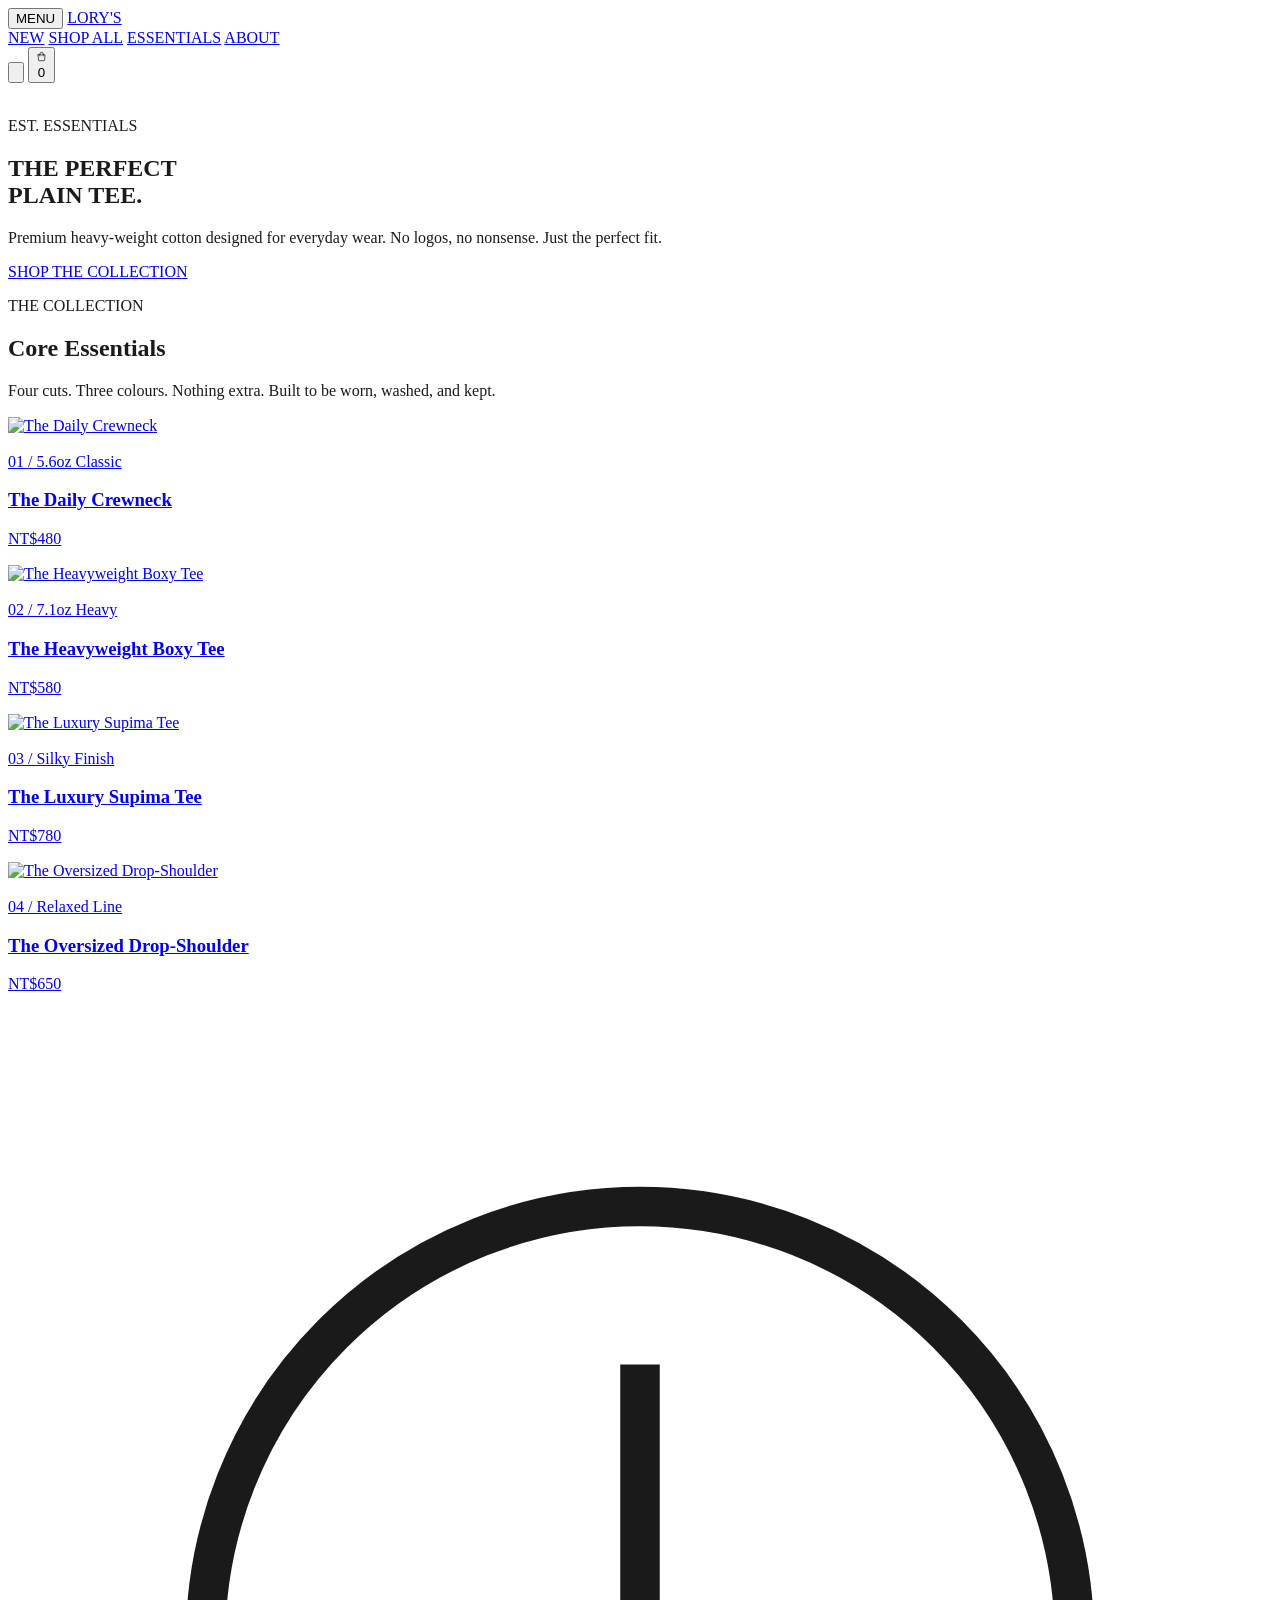
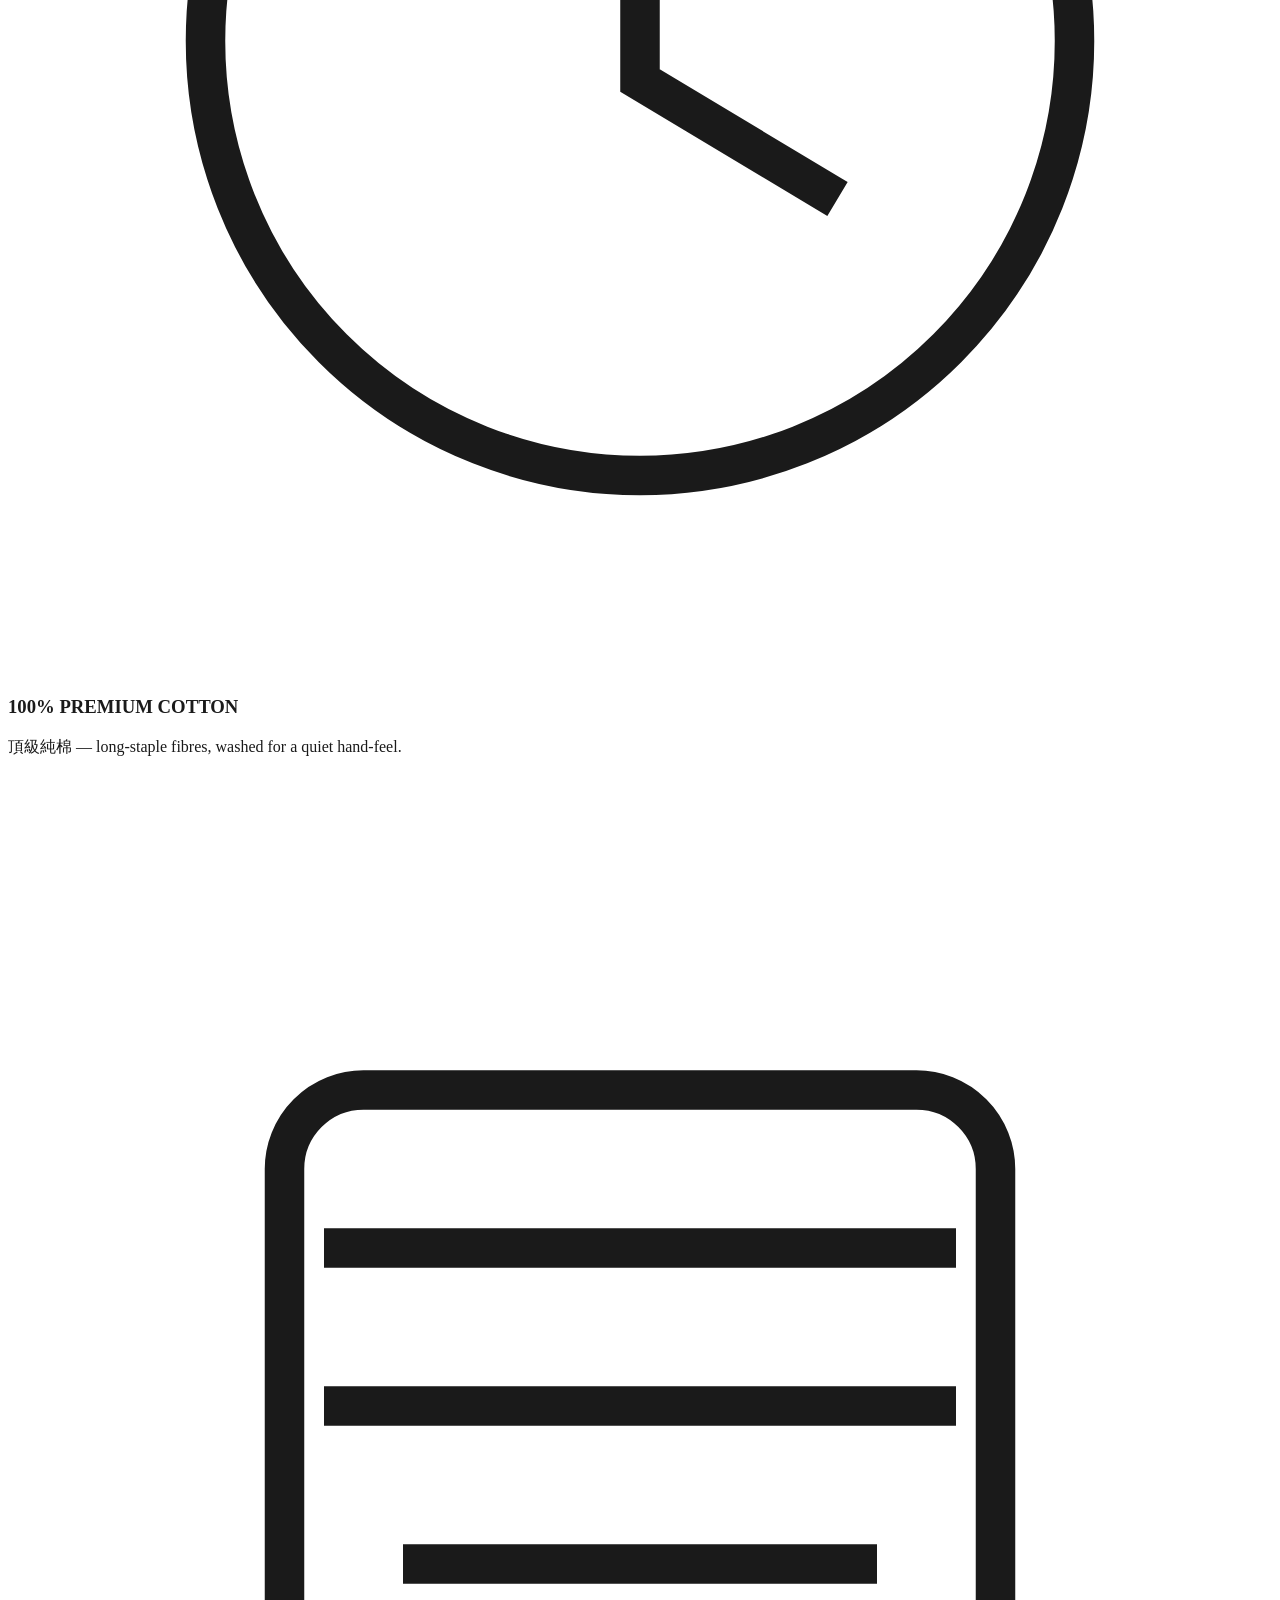
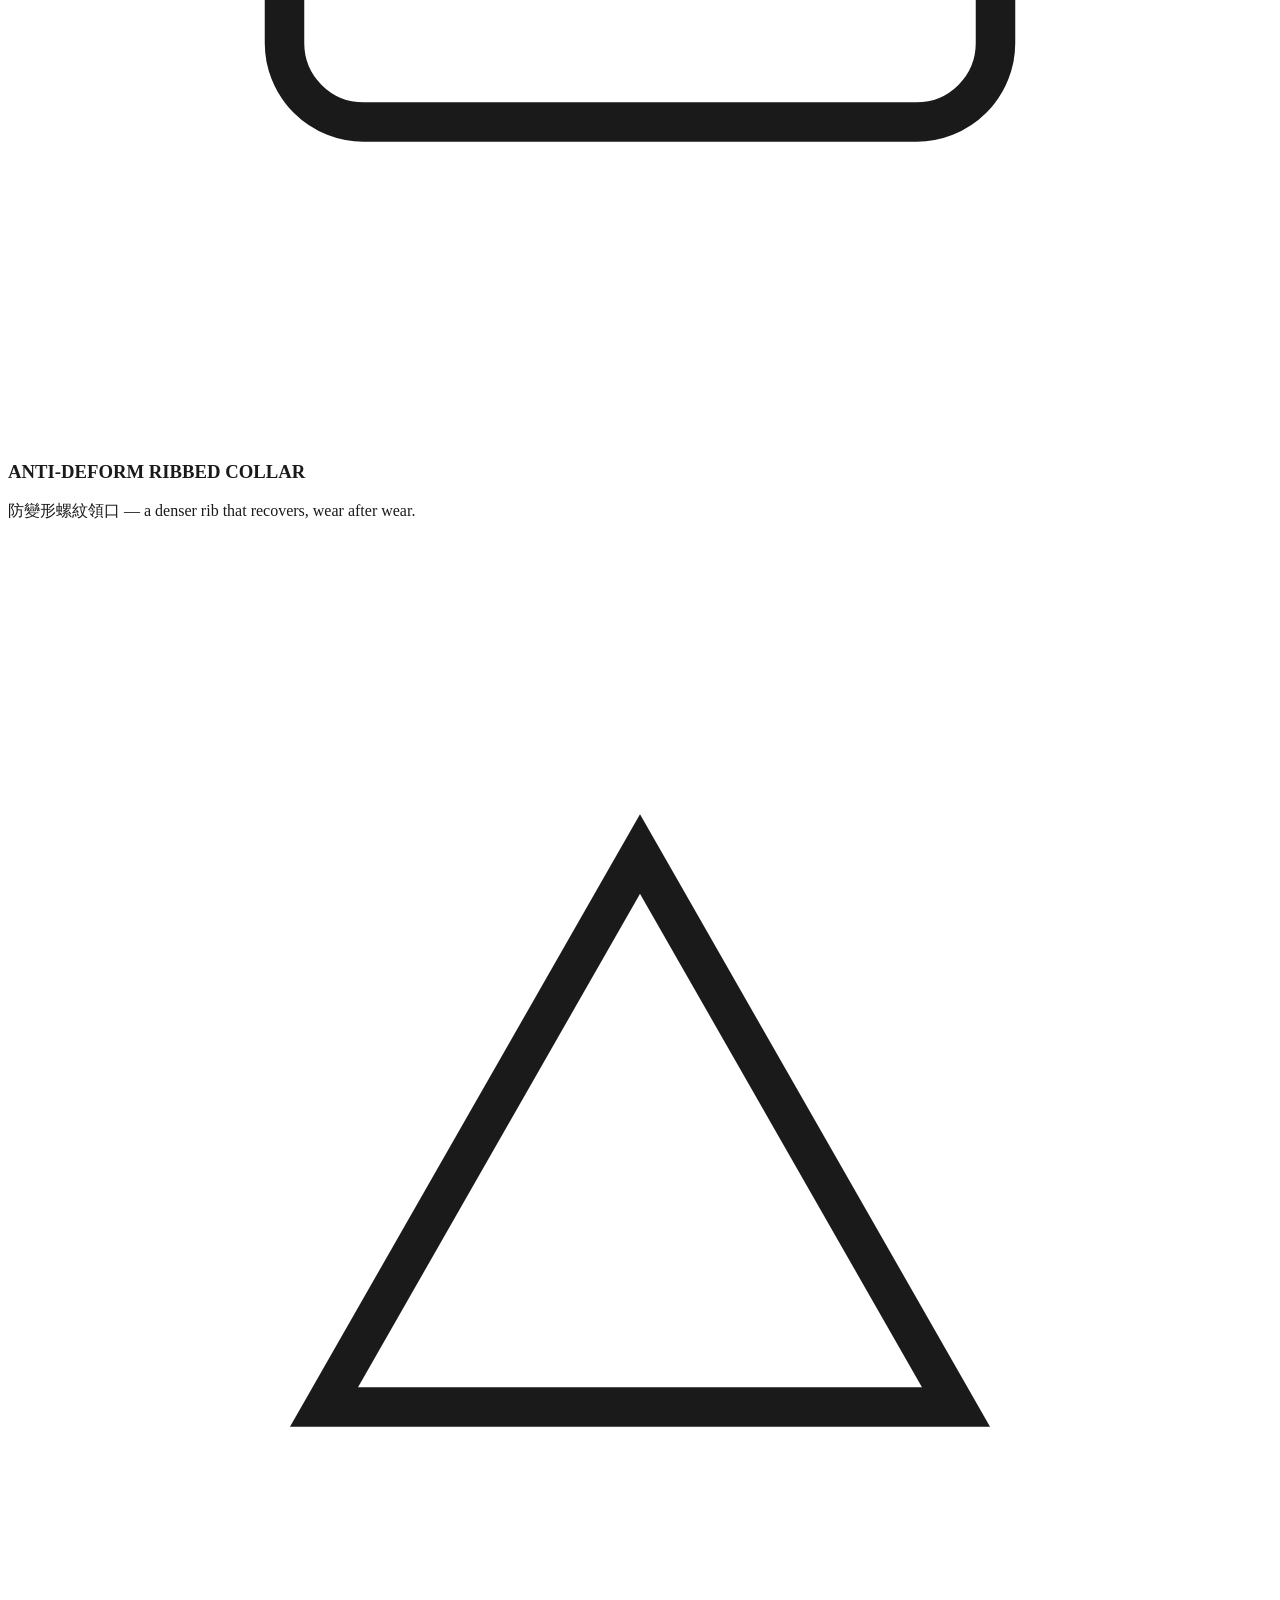
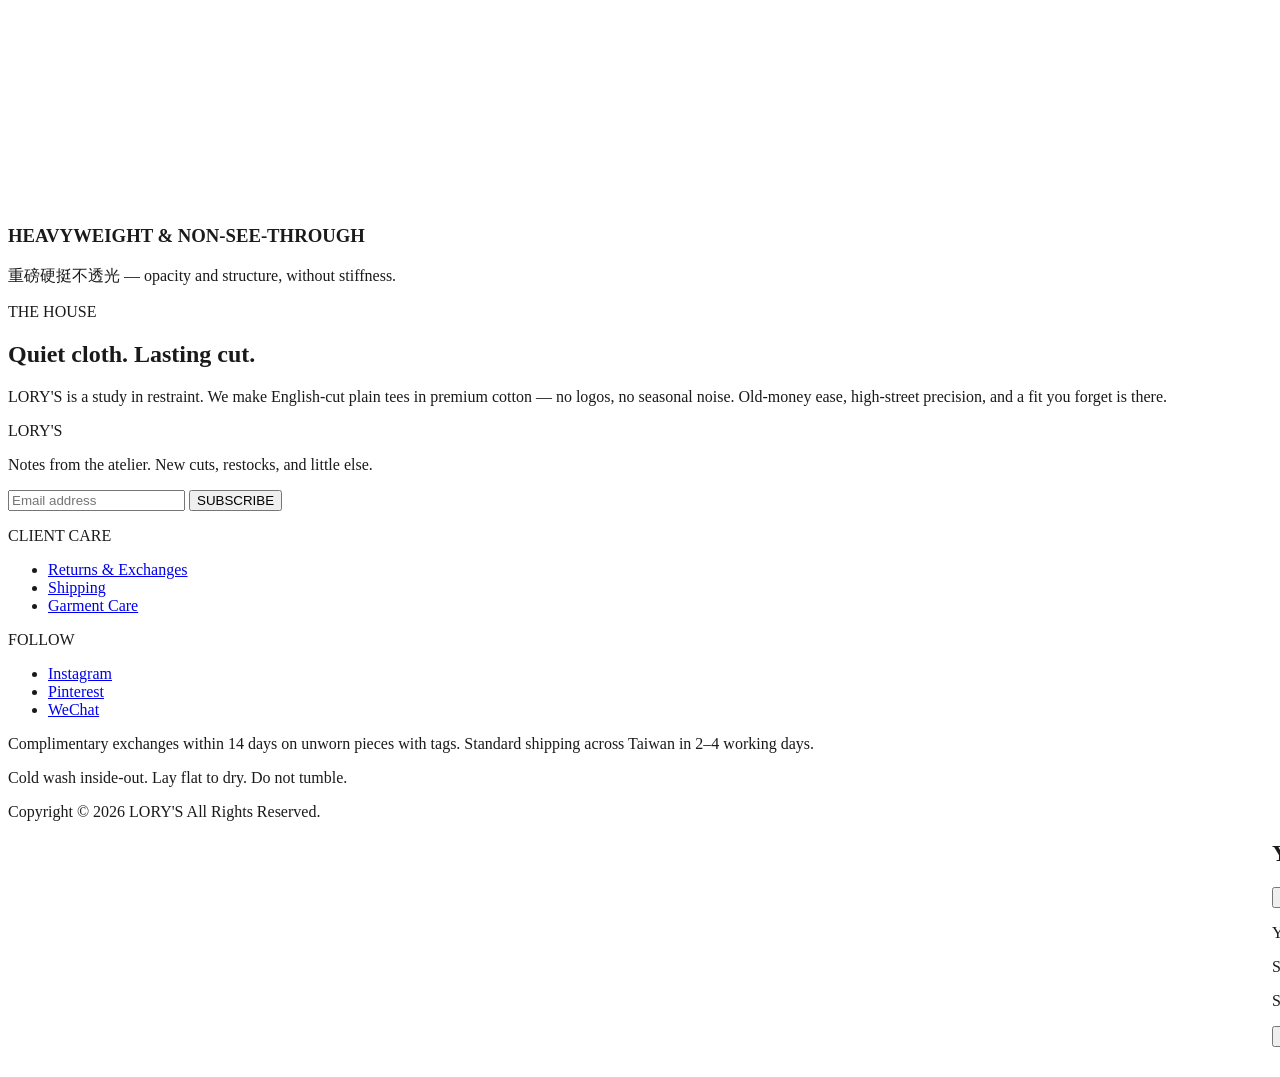
==== index.html @ c1592f98 "Add files via upload" ====
<!DOCTYPE html>
<html lang="en">
  <head>
    <meta charset="UTF-8" />
    <meta name="viewport" content="width=device-width, initial-scale=1.0" />
    <title>LORY'S — The Perfect Plain Tee</title>
    <meta name="description" content="Premium heavy-weight cotton designed for everyday wear. No logos, no nonsense. Just the perfect fit." />
    <link rel="preconnect" href="https://fonts.googleapis.com" />
    <link rel="preconnect" href="https://fonts.gstatic.com" crossorigin />
    <link
      href="https://fonts.googleapis.com/css2?family=Inter:wght@300;400;500&family=Playfair+Display:wght@600;700&display=swap"
      rel="stylesheet"
    />
    <script src="https://cdn.tailwindcss.com"></script>
    <script>
      tailwind.config = {
        theme: {
          extend: {
            colors: {
              carbon: "#1A1A1A",
              mist: "#F9F9F9"
            },
            fontFamily: {
              display: ['"Playfair Display"', "serif"],
              sans: ["Inter", "sans-serif"]
            }
          }
        }
      };
    </script>
    <link rel="stylesheet" href="css/styles.css" />
  </head>
  <body class="font-sans antialiased text-carbon bg-white">
    <header class="sticky top-0 z-30 border-b border-neutral-200/80 bg-white/90 backdrop-blur relative">
      <div class="relative mx-auto flex max-w-7xl items-center justify-between px-5 py-4 md:px-8">
        <div class="flex items-center gap-4">
          <button
            id="menu-toggle"
            class="lg:hidden text-[11px] tracking-[0.22em]"
            aria-expanded="false"
            aria-controls="mobile-menu"
          >
            MENU
          </button>
          <a href="index.html" class="font-display text-xl font-bold uppercase tracking-[0.2em] text-carbon transition hover:opacity-60 md:text-[1.35rem]">
            LORY'S
          </a>
        </div>

        <nav class="absolute left-1/2 hidden -translate-x-1/2 items-center gap-8 text-[11px] tracking-[0.22em] lg:flex" aria-label="Primary">
          <a class="nav-link" href="#new">NEW</a>
          <a class="nav-link" href="#shop">SHOP ALL</a>
          <a class="nav-link" href="#essentials">ESSENTIALS</a>
          <a class="nav-link" href="#about">ABOUT</a>
        </nav>

        <div class="flex items-center gap-4">
          <button id="search-toggle" class="p-1 text-carbon hover:opacity-60" aria-label="Search">
            <svg xmlns="http://www.w3.org/2000/svg" fill="none" viewBox="0 0 24 24" stroke-width="1.4" stroke="currentColor" class="h-5 w-5">
              <path stroke-linecap="round" stroke-linejoin="round" d="m21 21-4.35-4.35M17 10.5a6.5 6.5 0 1 1-13 0 6.5 6.5 0 0 1 13 0Z" />
            </svg>
          </button>
          <button data-open-cart class="relative p-1 text-carbon hover:opacity-60" aria-label="Open shopping bag">
            <svg xmlns="http://www.w3.org/2000/svg" fill="none" viewBox="0 0 24 24" stroke-width="1.4" stroke="currentColor" class="h-5 w-5">
              <path stroke-linecap="round" stroke-linejoin="round" d="M15.75 10.5V6.75a3.75 3.75 0 1 0-7.5 0v3.75M4.5 8.25h15l-.9 11.25a1.5 1.5 0 0 1-1.5 1.38H6.9a1.5 1.5 0 0 1-1.5-1.38L4.5 8.25Z" />
            </svg>
            <span
              data-cart-count
              class="absolute -right-1 -top-1 hidden min-w-[1.05rem] rounded-full bg-[#b42318] px-1 text-center text-[9px] font-medium leading-4 text-white"
              >0</span
            >
          </button>
        </div>
      </div>

      <div id="search-panel" class="search-panel border-t border-neutral-200 bg-white px-5 py-4 md:px-8">
        <div class="mx-auto max-w-7xl">
          <input
            id="search-input"
            type="search"
            placeholder="Search the collection"
            class="w-full border-b border-neutral-300 bg-transparent py-2 text-sm outline-none placeholder:text-neutral-400"
          />
          <div id="search-results"></div>
        </div>
      </div>

      <div id="mobile-menu" class="mobile-panel border-t border-neutral-200 bg-white lg:hidden">
        <nav class="flex flex-col gap-4 px-5 py-6 text-[12px] tracking-[0.22em]">
          <a href="#new">NEW</a>
          <a href="#shop">SHOP ALL</a>
          <a href="#essentials">ESSENTIALS</a>
          <a href="#about">ABOUT</a>
        </nav>
      </div>
    </header>

    <section class="relative min-h-[88vh] overflow-hidden bg-mist">
      <img
        src="https://images.unsplash.com/photo-1523381210434-271e8be1f52b?auto=format&fit=crop&w=2000&q=80"
        alt=""
        class="absolute inset-0 h-full w-full object-cover object-center grayscale-[18%] contrast-[0.96]"
      />
      <div class="hero-overlay absolute inset-0"></div>
      <div class="relative mx-auto flex min-h-[88vh] max-w-7xl flex-col justify-end px-5 pb-16 pt-28 md:justify-center md:px-8 md:pb-0">
        <div class="max-w-xl">
          <p class="text-[11px] tracking-[0.28em] text-neutral-600">EST. ESSENTIALS</p>
          <h1 class="mt-4 font-display text-4xl font-bold leading-tight tracking-wide text-carbon sm:text-5xl md:text-6xl">
            THE PERFECT<br />PLAIN TEE.
          </h1>
          <p class="mt-6 max-w-md text-sm leading-7 text-neutral-700">
            Premium heavy-weight cotton designed for everyday wear. No logos, no nonsense. Just the perfect fit.
          </p>
          <a
            href="#shop"
            class="mt-8 inline-block bg-carbon px-8 py-3.5 text-[11px] tracking-[0.22em] text-white transition hover:bg-neutral-600"
          >
            SHOP THE COLLECTION
          </a>
        </div>
      </div>
    </section>

    <section id="new" class="sr-only" aria-hidden="true"></section>

    <section id="shop" class="mx-auto max-w-7xl px-5 py-20 md:px-8 md:py-28">
      <div class="mb-12 flex flex-col items-start justify-between gap-4 md:flex-row md:items-end">
        <div>
          <p class="text-[11px] tracking-[0.28em] text-neutral-500">THE COLLECTION</p>
          <h2 class="mt-2 font-display text-3xl font-bold tracking-wide">Core Essentials</h2>
        </div>
        <p class="max-w-sm text-sm leading-6 text-neutral-500">
          Four cuts. Three colours. Nothing extra. Built to be worn, washed, and kept.
        </p>
      </div>
      <div id="product-grid" class="grid grid-cols-1 gap-x-6 gap-y-12 sm:grid-cols-2 lg:grid-cols-4"></div>
    </section>

    <section id="essentials" class="border-y border-neutral-200 bg-mist">
      <div class="mx-auto grid max-w-7xl gap-12 px-5 py-16 md:grid-cols-3 md:px-8 md:py-20">
        <article class="text-center">
          <svg class="mx-auto h-8 w-8 text-carbon" fill="none" viewBox="0 0 32 32" stroke="currentColor" stroke-width="1">
            <circle cx="16" cy="16" r="11" />
            <path d="M16 9v8l5 3" />
          </svg>
          <h3 class="mt-5 text-[11px] tracking-[0.22em]">100% PREMIUM COTTON</h3>
          <p class="mt-2 text-sm text-neutral-500">頂級純棉 — long-staple fibres, washed for a quiet hand-feel.</p>
        </article>
        <article class="text-center">
          <svg class="mx-auto h-8 w-8 text-carbon" fill="none" viewBox="0 0 32 32" stroke="currentColor" stroke-width="1">
            <path d="M8 12h16M8 16h16M10 20h12" />
            <rect x="7" y="8" width="18" height="16" rx="2" />
          </svg>
          <h3 class="mt-5 text-[11px] tracking-[0.22em]">ANTI-DEFORM RIBBED COLLAR</h3>
          <p class="mt-2 text-sm text-neutral-500">防變形螺紋領口 — a denser rib that recovers, wear after wear.</p>
        </article>
        <article class="text-center">
          <svg class="mx-auto h-8 w-8 text-carbon" fill="none" viewBox="0 0 32 32" stroke="currentColor" stroke-width="1">
            <path d="M8 22 16 8l8 14H8Z" />
          </svg>
          <h3 class="mt-5 text-[11px] tracking-[0.22em]">HEAVYWEIGHT &amp; NON-SEE-THROUGH</h3>
          <p class="mt-2 text-sm text-neutral-500">重磅硬挺不透光 — opacity and structure, without stiffness.</p>
        </article>
      </div>
    </section>

    <section id="about" class="mx-auto max-w-3xl px-5 py-24 text-center md:px-8">
      <p class="text-[11px] tracking-[0.28em] text-neutral-500">THE HOUSE</p>
      <h2 class="mt-3 font-display text-3xl font-bold tracking-wide">Quiet cloth. Lasting cut.</h2>
      <p class="mt-6 text-sm leading-7 text-neutral-600">
        LORY'S is a study in restraint. We make English-cut plain tees in premium cotton — no logos, no seasonal noise.
        Old-money ease, high-street precision, and a fit you forget is there.
      </p>
    </section>

    <footer class="border-t border-neutral-200 bg-white">
      <div class="mx-auto grid max-w-7xl gap-12 px-5 py-16 md:grid-cols-4 md:px-8">
        <div class="md:col-span-2">
          <p class="font-display text-lg font-bold uppercase tracking-[0.2em]">LORY'S</p>
          <p class="mt-4 max-w-sm text-sm leading-6 text-neutral-500">
            Notes from the atelier. New cuts, restocks, and little else.
          </p>
          <form id="newsletter-form" class="mt-6 flex max-w-md border-b border-carbon">
            <input
              type="email"
              required
              placeholder="Email address"
              class="flex-1 bg-transparent py-2 text-sm outline-none placeholder:text-neutral-400"
            />
            <button type="submit" class="text-[11px] tracking-[0.2em]">SUBSCRIBE</button>
          </form>
        </div>
        <div>
          <p class="text-[11px] tracking-[0.22em]">CLIENT CARE</p>
          <ul class="mt-4 space-y-3 text-sm text-neutral-600">
            <li><a class="hover:text-carbon" href="#returns">Returns &amp; Exchanges</a></li>
            <li><a class="hover:text-carbon" href="#shipping">Shipping</a></li>
            <li><a class="hover:text-carbon" href="#care">Garment Care</a></li>
          </ul>
        </div>
        <div>
          <p class="text-[11px] tracking-[0.22em]">FOLLOW</p>
          <ul class="mt-4 space-y-3 text-sm text-neutral-600">
            <li><a class="hover:text-carbon" href="#">Instagram</a></li>
            <li><a class="hover:text-carbon" href="#">Pinterest</a></li>
            <li><a class="hover:text-carbon" href="#">WeChat</a></li>
          </ul>
        </div>
      </div>
      <div id="returns" class="mx-auto max-w-7xl border-t border-neutral-100 px-5 py-8 text-sm leading-7 text-neutral-500 md:px-8">
        <p id="shipping">
          Complimentary exchanges within 14 days on unworn pieces with tags. Standard shipping across Taiwan in 2–4 working days.
        </p>
        <p id="care" class="mt-2">Cold wash inside-out. Lay flat to dry. Do not tumble.</p>
      </div>
      <p class="px-5 pb-10 text-center text-[11px] tracking-[0.14em] text-neutral-400 md:px-8">
        Copyright © 2026 LORY'S All Rights Reserved.
      </p>
    </footer>

    <script src="js/data.js?v=2"></script>
    <script src="js/cart.js?v=2"></script>
    <script src="js/ui.js?v=2"></script>
    <script src="js/app.js?v=2"></script>
  </body>
</html>
---- css/styles.css ----
:root {
  --carbon: #1a1a1a;
  --mist: #f9f9f9;
  --earth: #c4b09a;
  --muted: #6b6b6b;
}

html {
  scroll-behavior: smooth;
}

body {
  color: var(--carbon);
  background: #ffffff;
}

::selection {
  background: #1a1a1a;
  color: #ffffff;
}

.nav-link {
  position: relative;
}

.nav-link::after {
  content: "";
  position: absolute;
  left: 0;
  bottom: -4px;
  width: 0;
  height: 1px;
  background: currentColor;
  transition: width 0.35s ease;
}

.nav-link:hover::after,
.nav-link.is-active::after {
  width: 100%;
}

.hero-overlay {
  background: linear-gradient(
    90deg,
    rgba(249, 249, 249, 0.88) 0%,
    rgba(249, 249, 249, 0.55) 42%,
    rgba(249, 249, 249, 0.12) 100%
  );
}

.product-card:hover .quick-add {
  opacity: 1;
  transform: translateY(0);
}

.quick-add {
  opacity: 0;
  transform: translateY(8px);
}

.swatch {
  box-shadow: inset 0 0 0 1px rgba(26, 26, 26, 0.18);
}

.swatch.is-active,
.size-btn.is-active {
  outline: 1px solid #1a1a1a;
  outline-offset: 3px;
}

.cart-drawer {
  transform: translateX(100%);
  transition: transform 0.45s cubic-bezier(0.22, 1, 0.36, 1);
}

.cart-drawer.is-open {
  transform: translateX(0);
}

.scrim {
  opacity: 0;
  pointer-events: none;
  transition: opacity 0.35s ease;
}

.scrim.is-open {
  opacity: 1;
  pointer-events: auto;
}

.mobile-panel {
  max-height: 0;
  overflow: hidden;
  transition: max-height 0.4s ease;
}

.mobile-panel.is-open {
  max-height: 360px;
}

.search-panel {
  position: absolute;
  left: 0;
  right: 0;
  transform: translateY(-12px);
  opacity: 0;
  pointer-events: none;
  transition: opacity 0.28s ease, transform 0.28s ease;
}

.search-panel.is-open {
  transform: translateY(0);
  opacity: 1;
  pointer-events: auto;
}

.toast {
  transform: translateY(12px);
  opacity: 0;
  pointer-events: none;
  transition: opacity 0.3s ease, transform 0.3s ease;
}

.toast.is-visible {
  transform: translateY(0);
  opacity: 1;
}

@media (max-width: 767px) {
  .quick-add {
    opacity: 1;
    transform: none;
  }

  .hero-overlay {
    background: linear-gradient(
      180deg,
      rgba(249, 249, 249, 0.2) 0%,
      rgba(249, 249, 249, 0.82) 58%,
      rgba(249, 249, 249, 0.96) 100%
    );
  }
}
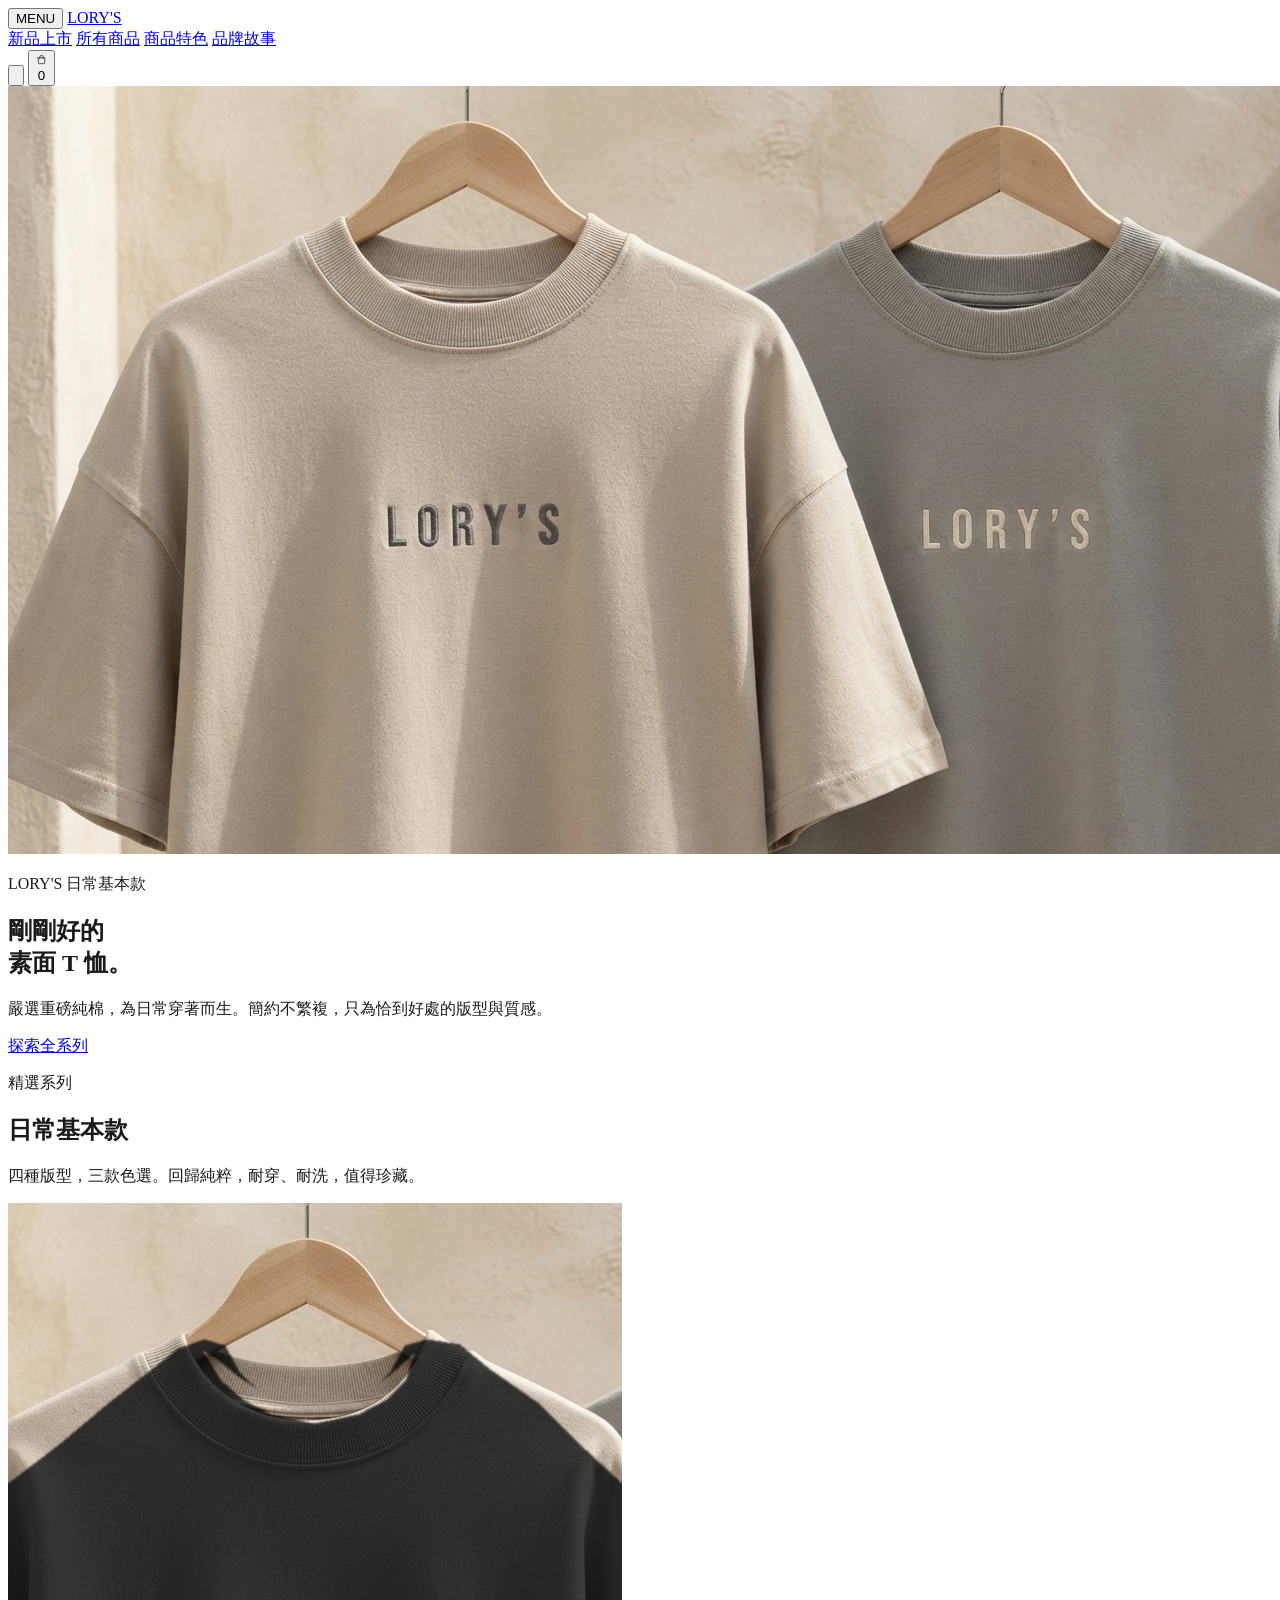
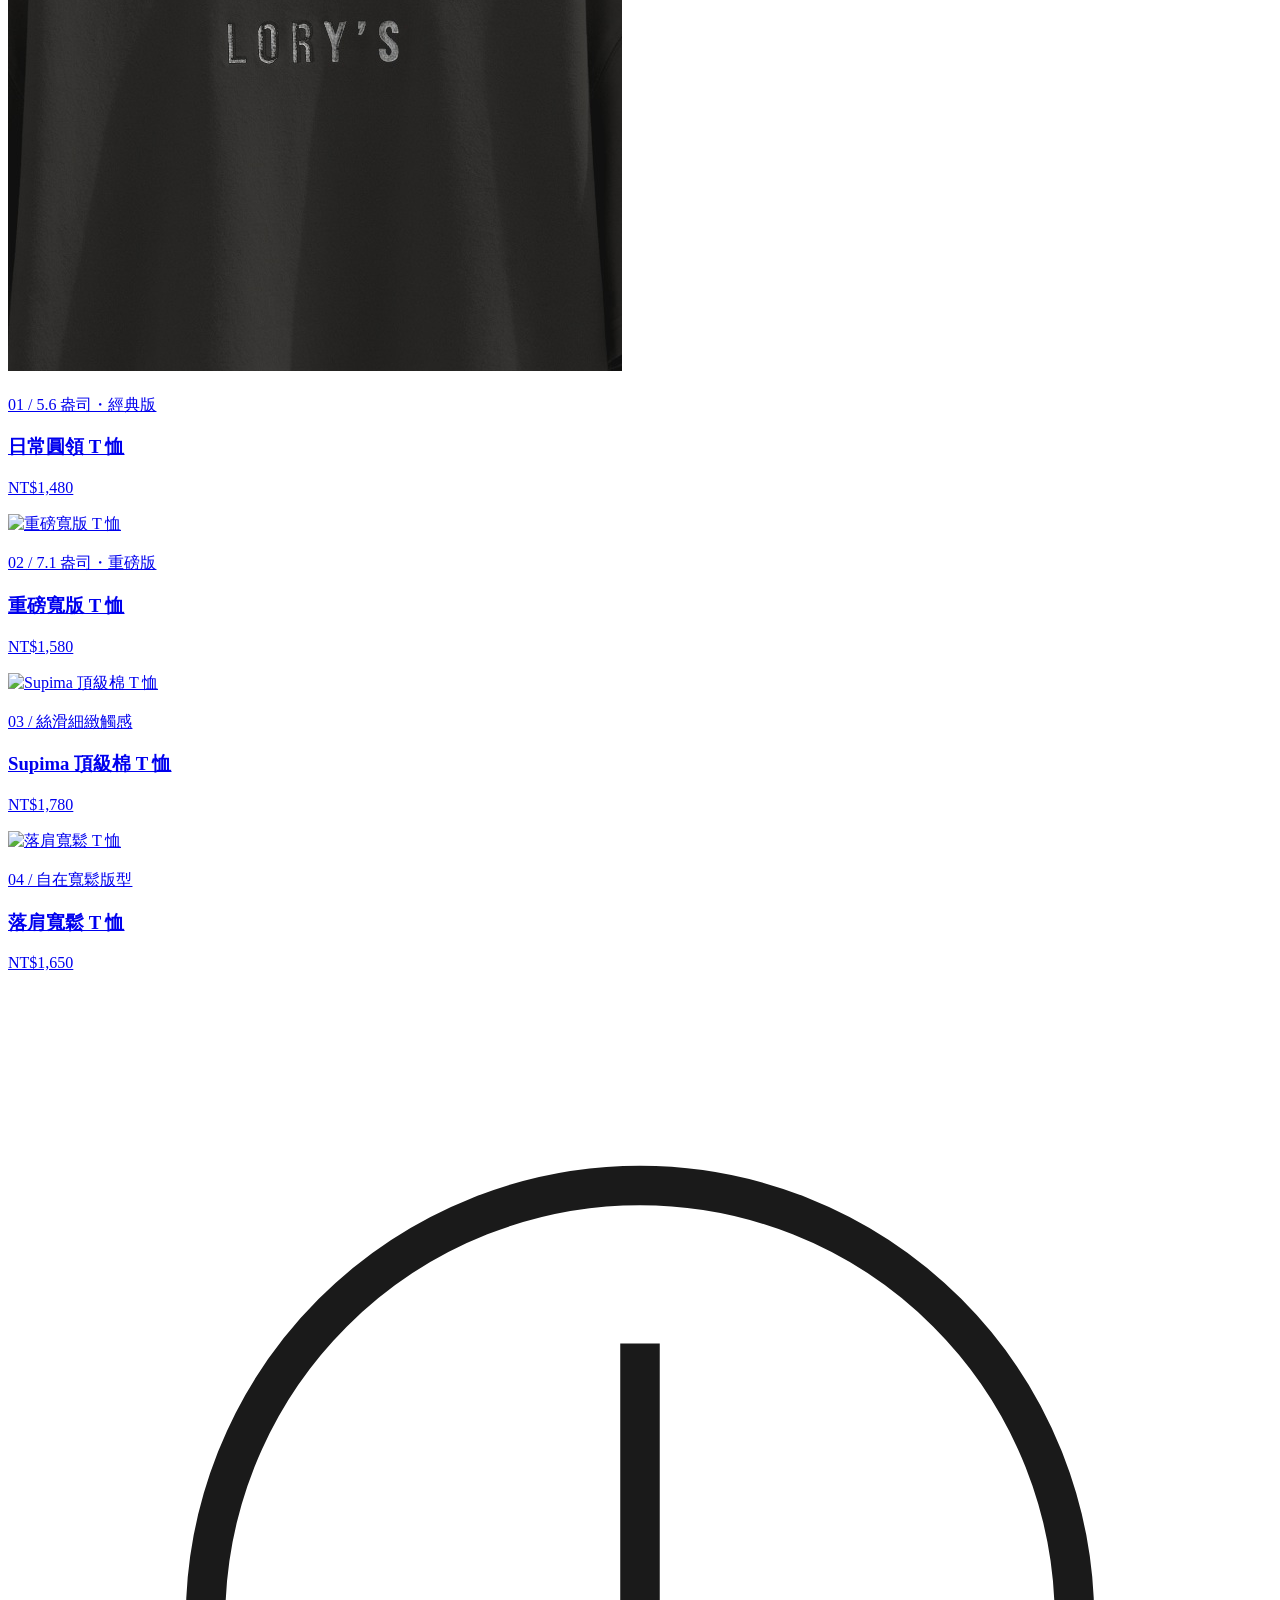
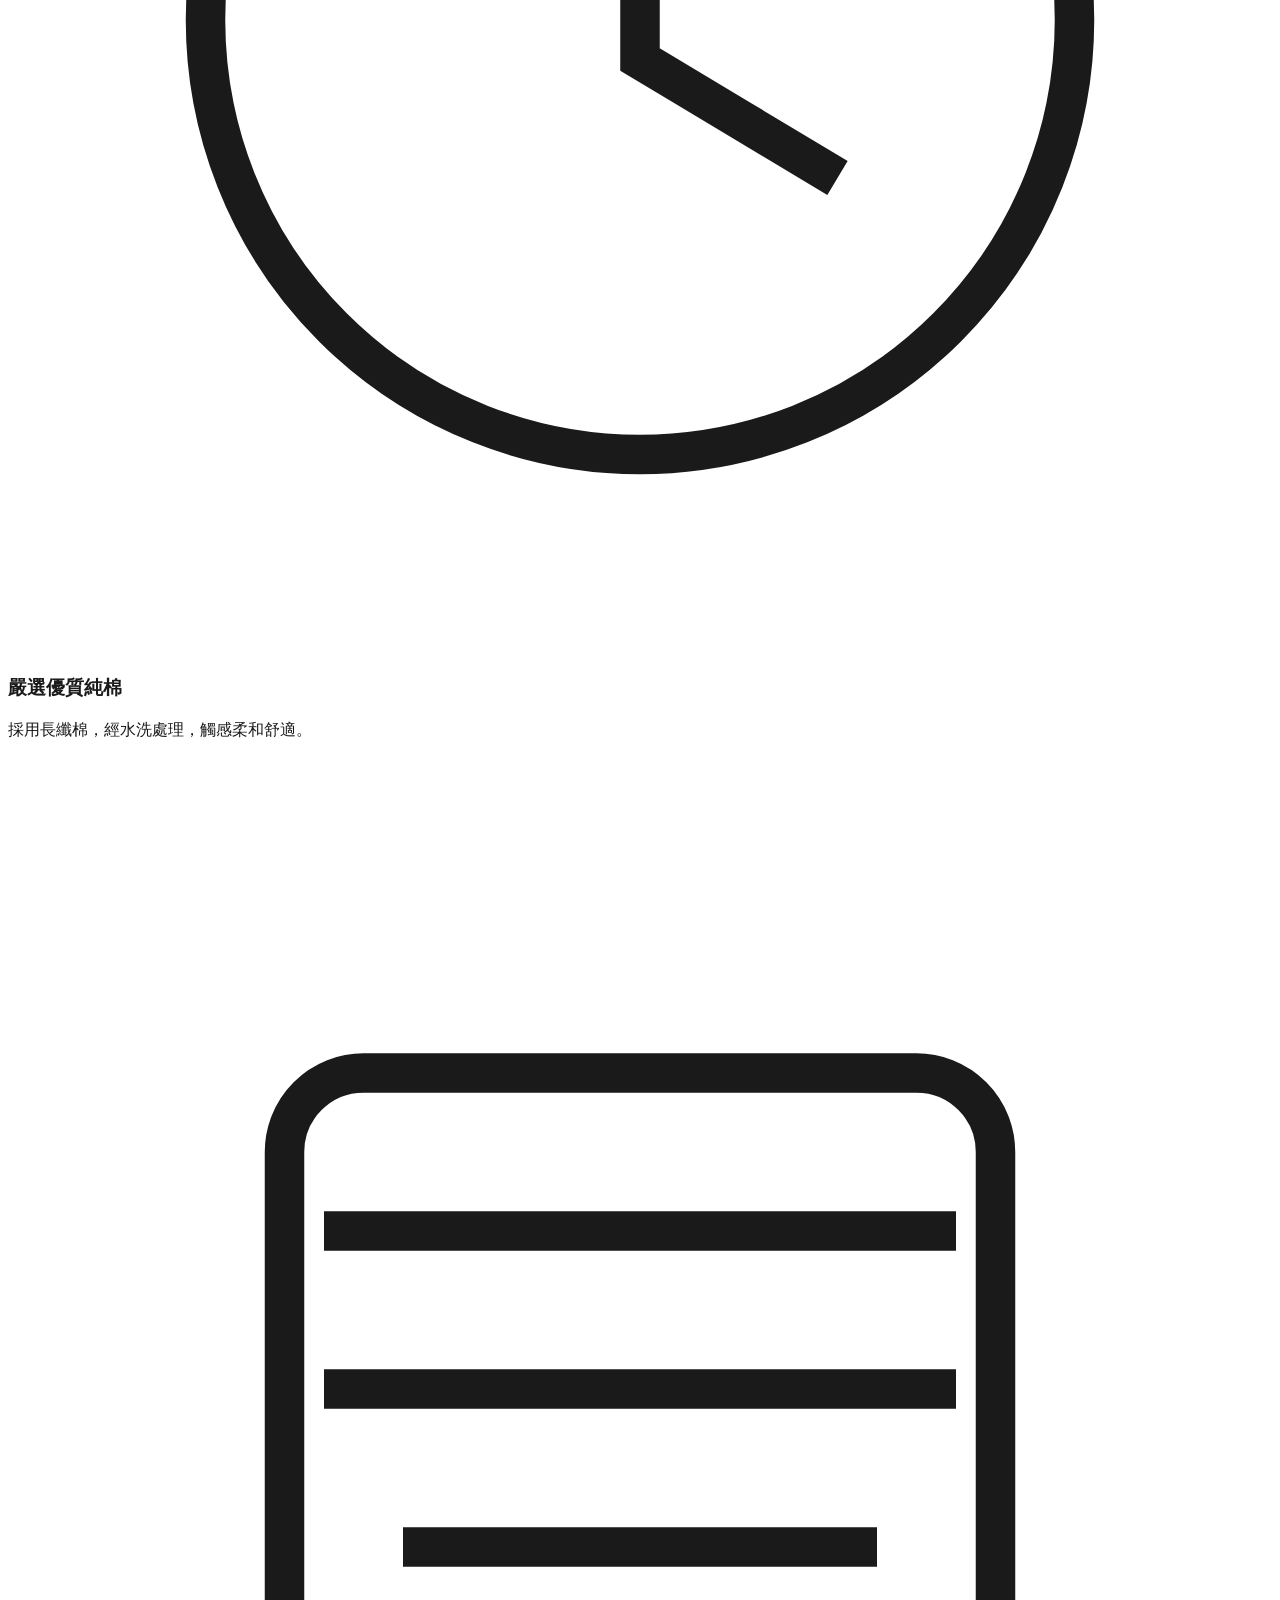
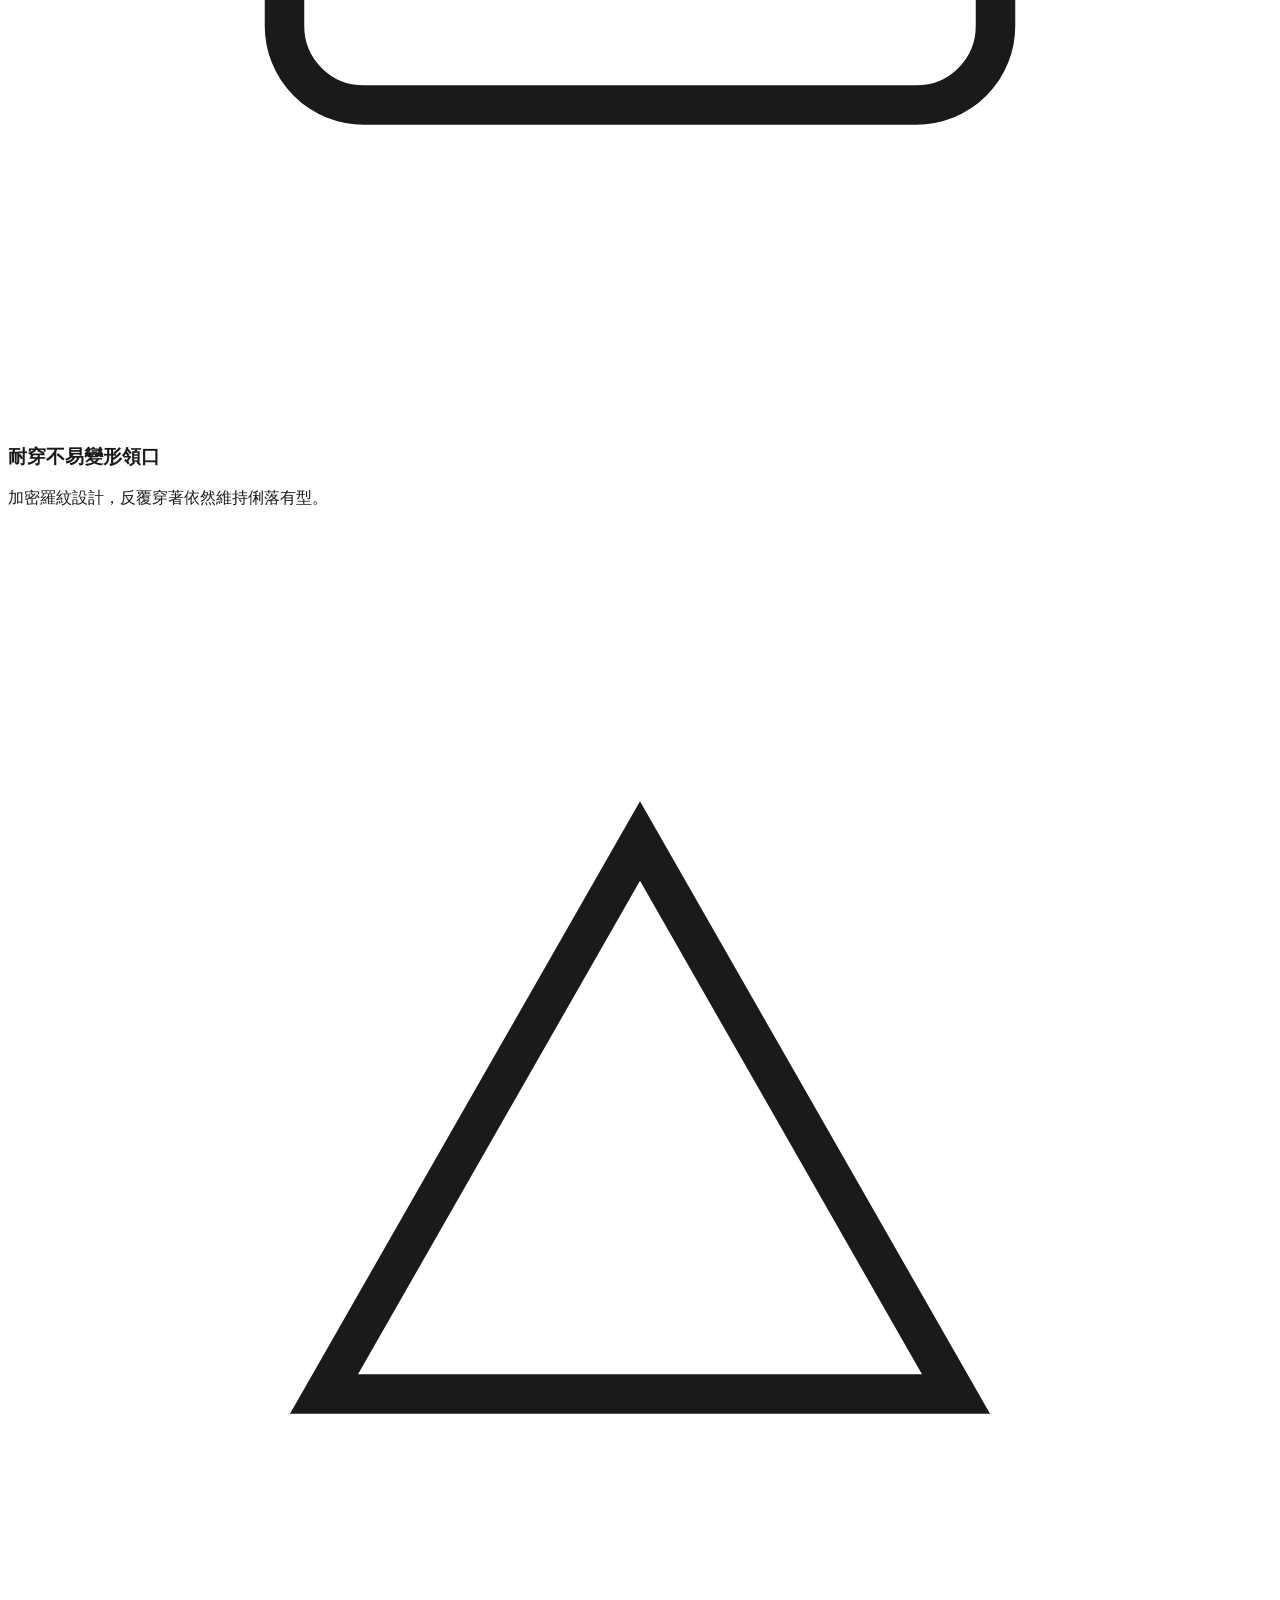
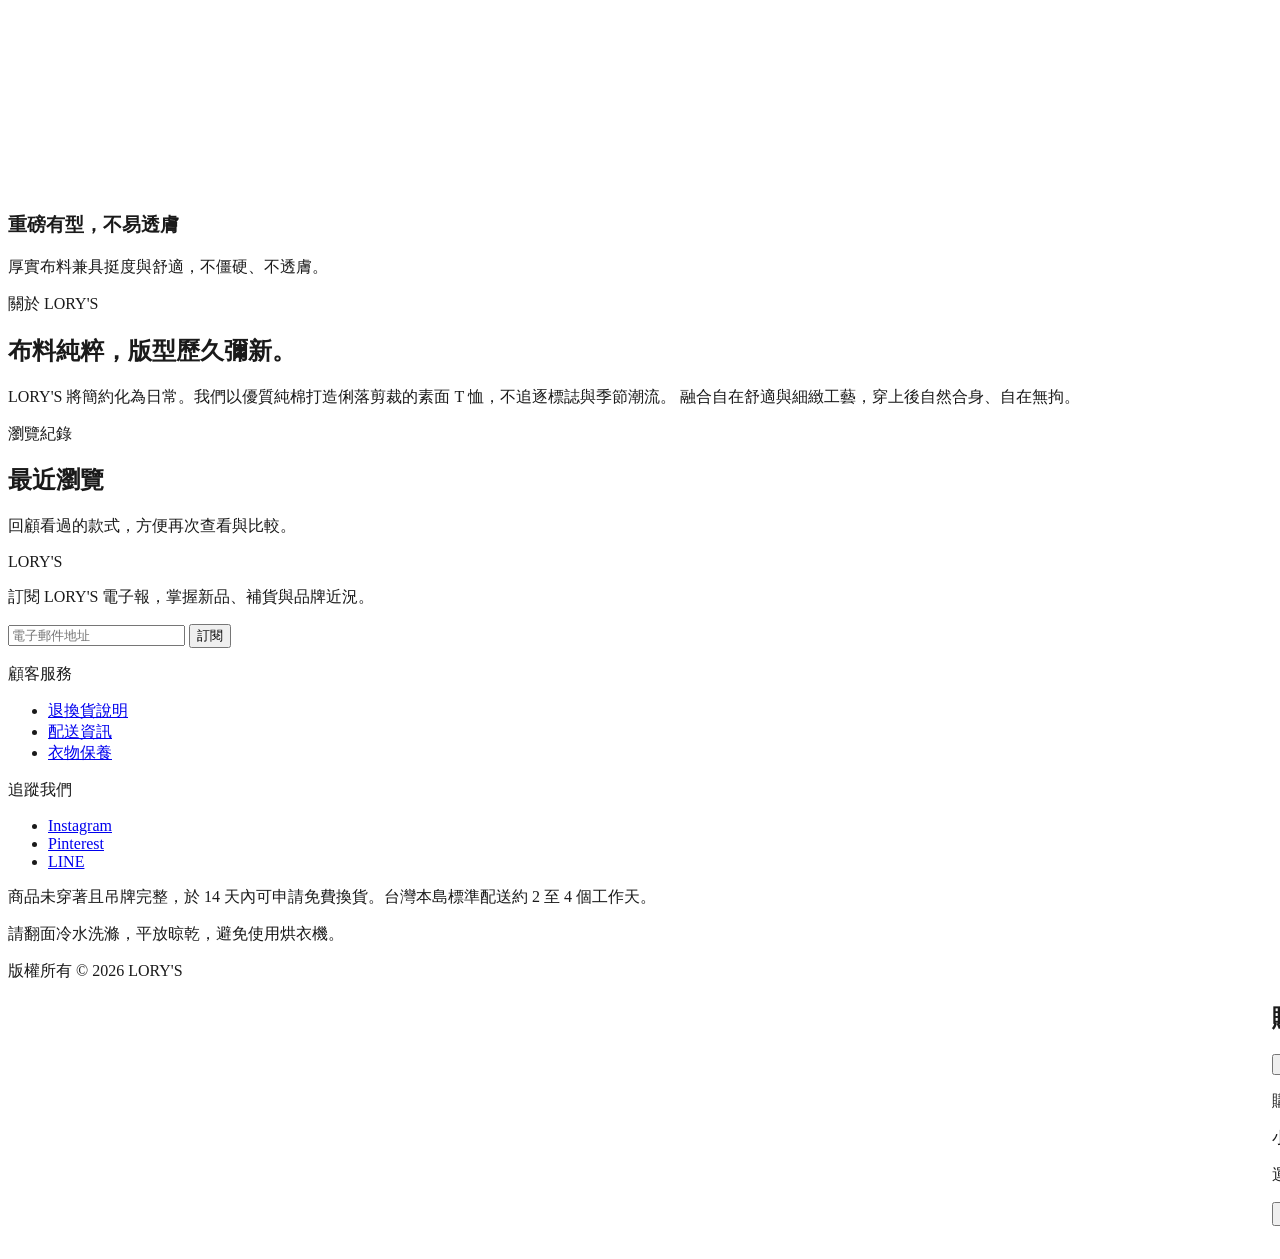
==== commit 0bd5066d: "Add files via upload" ====
--- a/index.html
+++ b/index.html
@@ -1,10 +1,10 @@
 <!DOCTYPE html>
-<html lang="en">
+<html lang="zh-Hant">
   <head>
     <meta charset="UTF-8" />
     <meta name="viewport" content="width=device-width, initial-scale=1.0" />
-    <title>LORY'S — The Perfect Plain Tee</title>
-    <meta name="description" content="Premium heavy-weight cotton designed for everyday wear. No logos, no nonsense. Just the perfect fit." />
+    <title>LORY'S — 剛剛好的素面 T 恤</title>
+    <meta name="description" content="以優質純棉打造，陪伴日常的重磅 T 恤。簡約剪裁，舒適合身。" />
     <link rel="preconnect" href="https://fonts.googleapis.com" />
     <link rel="preconnect" href="https://fonts.gstatic.com" crossorigin />
     <link
@@ -47,20 +47,20 @@
           </a>
         </div>
 
-        <nav class="absolute left-1/2 hidden -translate-x-1/2 items-center gap-8 text-[11px] tracking-[0.22em] lg:flex" aria-label="Primary">
-          <a class="nav-link" href="#new">NEW</a>
-          <a class="nav-link" href="#shop">SHOP ALL</a>
-          <a class="nav-link" href="#essentials">ESSENTIALS</a>
-          <a class="nav-link" href="#about">ABOUT</a>
+        <nav class="absolute left-1/2 hidden -translate-x-1/2 items-center gap-8 text-[11px] tracking-[0.22em] lg:flex" aria-label="主要導覽">
+          <a class="nav-link" href="#new">新品上市</a>
+          <a class="nav-link" href="#shop">所有商品</a>
+          <a class="nav-link" href="#essentials">商品特色</a>
+          <a class="nav-link" href="#about">品牌故事</a>
         </nav>
 
         <div class="flex items-center gap-4">
-          <button id="search-toggle" class="p-1 text-carbon hover:opacity-60" aria-label="Search">
+          <button id="search-toggle" class="p-1 text-carbon hover:opacity-60" aria-label="搜尋">
             <svg xmlns="http://www.w3.org/2000/svg" fill="none" viewBox="0 0 24 24" stroke-width="1.4" stroke="currentColor" class="h-5 w-5">
               <path stroke-linecap="round" stroke-linejoin="round" d="m21 21-4.35-4.35M17 10.5a6.5 6.5 0 1 1-13 0 6.5 6.5 0 0 1 13 0Z" />
             </svg>
           </button>
-          <button data-open-cart class="relative p-1 text-carbon hover:opacity-60" aria-label="Open shopping bag">
+          <button data-open-cart class="relative p-1 text-carbon hover:opacity-60" aria-label="開啟購物袋">
             <svg xmlns="http://www.w3.org/2000/svg" fill="none" viewBox="0 0 24 24" stroke-width="1.4" stroke="currentColor" class="h-5 w-5">
               <path stroke-linecap="round" stroke-linejoin="round" d="M15.75 10.5V6.75a3.75 3.75 0 1 0-7.5 0v3.75M4.5 8.25h15l-.9 11.25a1.5 1.5 0 0 1-1.5 1.38H6.9a1.5 1.5 0 0 1-1.5-1.38L4.5 8.25Z" />
             </svg>
@@ -78,7 +78,7 @@
           <input
             id="search-input"
             type="search"
-            placeholder="Search the collection"
+            placeholder="搜尋商品"
             class="w-full border-b border-neutral-300 bg-transparent py-2 text-sm outline-none placeholder:text-neutral-400"
           />
           <div id="search-results"></div>
@@ -87,35 +87,35 @@
 
       <div id="mobile-menu" class="mobile-panel border-t border-neutral-200 bg-white lg:hidden">
         <nav class="flex flex-col gap-4 px-5 py-6 text-[12px] tracking-[0.22em]">
-          <a href="#new">NEW</a>
-          <a href="#shop">SHOP ALL</a>
-          <a href="#essentials">ESSENTIALS</a>
-          <a href="#about">ABOUT</a>
+          <a href="#new">新品上市</a>
+          <a href="#shop">所有商品</a>
+          <a href="#essentials">商品特色</a>
+          <a href="#about">品牌故事</a>
         </nav>
       </div>
     </header>
 
     <section class="relative min-h-[88vh] overflow-hidden bg-mist">
       <img
-        src="https://images.unsplash.com/photo-1523381210434-271e8be1f52b?auto=format&fit=crop&w=2000&q=80"
-        alt=""
+        src="assets/hero-lorys.jpg"
+        alt="LORY'S logo T-shirts in cream and gray"
         class="absolute inset-0 h-full w-full object-cover object-center grayscale-[18%] contrast-[0.96]"
       />
       <div class="hero-overlay absolute inset-0"></div>
       <div class="relative mx-auto flex min-h-[88vh] max-w-7xl flex-col justify-end px-5 pb-16 pt-28 md:justify-center md:px-8 md:pb-0">
         <div class="max-w-xl">
-          <p class="text-[11px] tracking-[0.28em] text-neutral-600">EST. ESSENTIALS</p>
+          <p class="text-[11px] tracking-[0.28em] text-neutral-600">LORY'S 日常基本款</p>
           <h1 class="mt-4 font-display text-4xl font-bold leading-tight tracking-wide text-carbon sm:text-5xl md:text-6xl">
-            THE PERFECT<br />PLAIN TEE.
+            剛剛好的<br />素面 T 恤。
           </h1>
           <p class="mt-6 max-w-md text-sm leading-7 text-neutral-700">
-            Premium heavy-weight cotton designed for everyday wear. No logos, no nonsense. Just the perfect fit.
+            嚴選重磅純棉，為日常穿著而生。簡約不繁複，只為恰到好處的版型與質感。
           </p>
           <a
             href="#shop"
             class="mt-8 inline-block bg-carbon px-8 py-3.5 text-[11px] tracking-[0.22em] text-white transition hover:bg-neutral-600"
           >
-            SHOP THE COLLECTION
+            探索全系列
           </a>
         </div>
       </div>
@@ -126,11 +126,11 @@
     <section id="shop" class="mx-auto max-w-7xl px-5 py-20 md:px-8 md:py-28">
       <div class="mb-12 flex flex-col items-start justify-between gap-4 md:flex-row md:items-end">
         <div>
-          <p class="text-[11px] tracking-[0.28em] text-neutral-500">THE COLLECTION</p>
-          <h2 class="mt-2 font-display text-3xl font-bold tracking-wide">Core Essentials</h2>
+          <p class="text-[11px] tracking-[0.28em] text-neutral-500">精選系列</p>
+          <h2 class="mt-2 font-display text-3xl font-bold tracking-wide">日常基本款</h2>
         </div>
         <p class="max-w-sm text-sm leading-6 text-neutral-500">
-          Four cuts. Three colours. Nothing extra. Built to be worn, washed, and kept.
+          四種版型，三款色選。回歸純粹，耐穿、耐洗，值得珍藏。
         </p>
       </div>
       <div id="product-grid" class="grid grid-cols-1 gap-x-6 gap-y-12 sm:grid-cols-2 lg:grid-cols-4"></div>
@@ -143,34 +143,45 @@
             <circle cx="16" cy="16" r="11" />
             <path d="M16 9v8l5 3" />
           </svg>
-          <h3 class="mt-5 text-[11px] tracking-[0.22em]">100% PREMIUM COTTON</h3>
-          <p class="mt-2 text-sm text-neutral-500">頂級純棉 — long-staple fibres, washed for a quiet hand-feel.</p>
+          <h3 class="mt-5 text-[11px] tracking-[0.22em]">嚴選優質純棉</h3>
+          <p class="mt-2 text-sm text-neutral-500">採用長纖棉，經水洗處理，觸感柔和舒適。</p>
         </article>
         <article class="text-center">
           <svg class="mx-auto h-8 w-8 text-carbon" fill="none" viewBox="0 0 32 32" stroke="currentColor" stroke-width="1">
             <path d="M8 12h16M8 16h16M10 20h12" />
             <rect x="7" y="8" width="18" height="16" rx="2" />
           </svg>
-          <h3 class="mt-5 text-[11px] tracking-[0.22em]">ANTI-DEFORM RIBBED COLLAR</h3>
-          <p class="mt-2 text-sm text-neutral-500">防變形螺紋領口 — a denser rib that recovers, wear after wear.</p>
+          <h3 class="mt-5 text-[11px] tracking-[0.22em]">耐穿不易變形領口</h3>
+          <p class="mt-2 text-sm text-neutral-500">加密羅紋設計，反覆穿著依然維持俐落有型。</p>
         </article>
         <article class="text-center">
           <svg class="mx-auto h-8 w-8 text-carbon" fill="none" viewBox="0 0 32 32" stroke="currentColor" stroke-width="1">
             <path d="M8 22 16 8l8 14H8Z" />
           </svg>
-          <h3 class="mt-5 text-[11px] tracking-[0.22em]">HEAVYWEIGHT &amp; NON-SEE-THROUGH</h3>
-          <p class="mt-2 text-sm text-neutral-500">重磅硬挺不透光 — opacity and structure, without stiffness.</p>
+          <h3 class="mt-5 text-[11px] tracking-[0.22em]">重磅有型，不易透膚</h3>
+          <p class="mt-2 text-sm text-neutral-500">厚實布料兼具挺度與舒適，不僵硬、不透膚。</p>
         </article>
       </div>
     </section>
 
     <section id="about" class="mx-auto max-w-3xl px-5 py-24 text-center md:px-8">
-      <p class="text-[11px] tracking-[0.28em] text-neutral-500">THE HOUSE</p>
-      <h2 class="mt-3 font-display text-3xl font-bold tracking-wide">Quiet cloth. Lasting cut.</h2>
+      <p class="text-[11px] tracking-[0.28em] text-neutral-500">關於 LORY'S</p>
+      <h2 class="mt-3 font-display text-3xl font-bold tracking-wide">布料純粹，版型歷久彌新。</h2>
       <p class="mt-6 text-sm leading-7 text-neutral-600">
-        LORY'S is a study in restraint. We make English-cut plain tees in premium cotton — no logos, no seasonal noise.
-        Old-money ease, high-street precision, and a fit you forget is there.
+        LORY'S 將簡約化為日常。我們以優質純棉打造俐落剪裁的素面 T 恤，不追逐標誌與季節潮流。
+        融合自在舒適與細緻工藝，穿上後自然合身、自在無拘。
       </p>
+    </section>
+
+    <section id="recently-viewed" class="hidden border-t border-neutral-200">
+      <div class="mx-auto max-w-7xl px-5 py-16 md:px-8 md:py-20">
+        <div class="mb-10">
+          <p class="text-[11px] tracking-[0.28em] text-neutral-500">瀏覽紀錄</p>
+          <h2 class="mt-2 font-display text-3xl font-bold tracking-wide">最近瀏覽</h2>
+          <p class="mt-3 text-sm text-neutral-500">回顧看過的款式，方便再次查看與比較。</p>
+        </div>
+        <div id="recently-viewed-grid" class="grid grid-cols-2 gap-x-4 gap-y-8 sm:grid-cols-2 sm:gap-x-6 lg:grid-cols-4"></div>
+      </div>
     </section>
 
     <footer class="border-t border-neutral-200 bg-white">
@@ -178,49 +189,49 @@
         <div class="md:col-span-2">
           <p class="font-display text-lg font-bold uppercase tracking-[0.2em]">LORY'S</p>
           <p class="mt-4 max-w-sm text-sm leading-6 text-neutral-500">
-            Notes from the atelier. New cuts, restocks, and little else.
+            訂閱 LORY'S 電子報，掌握新品、補貨與品牌近況。
           </p>
           <form id="newsletter-form" class="mt-6 flex max-w-md border-b border-carbon">
             <input
               type="email"
               required
-              placeholder="Email address"
+              placeholder="電子郵件地址"
               class="flex-1 bg-transparent py-2 text-sm outline-none placeholder:text-neutral-400"
             />
-            <button type="submit" class="text-[11px] tracking-[0.2em]">SUBSCRIBE</button>
+            <button type="submit" class="text-[11px] tracking-[0.2em]">訂閱</button>
           </form>
         </div>
         <div>
-          <p class="text-[11px] tracking-[0.22em]">CLIENT CARE</p>
+          <p class="text-[11px] tracking-[0.22em]">顧客服務</p>
           <ul class="mt-4 space-y-3 text-sm text-neutral-600">
-            <li><a class="hover:text-carbon" href="#returns">Returns &amp; Exchanges</a></li>
-            <li><a class="hover:text-carbon" href="#shipping">Shipping</a></li>
-            <li><a class="hover:text-carbon" href="#care">Garment Care</a></li>
+            <li><a class="hover:text-carbon" href="#returns">退換貨說明</a></li>
+            <li><a class="hover:text-carbon" href="#shipping">配送資訊</a></li>
+            <li><a class="hover:text-carbon" href="#care">衣物保養</a></li>
           </ul>
         </div>
         <div>
-          <p class="text-[11px] tracking-[0.22em]">FOLLOW</p>
+          <p class="text-[11px] tracking-[0.22em]">追蹤我們</p>
           <ul class="mt-4 space-y-3 text-sm text-neutral-600">
             <li><a class="hover:text-carbon" href="#">Instagram</a></li>
             <li><a class="hover:text-carbon" href="#">Pinterest</a></li>
-            <li><a class="hover:text-carbon" href="#">WeChat</a></li>
+            <li><a class="hover:text-carbon" href="#">LINE</a></li>
           </ul>
         </div>
       </div>
       <div id="returns" class="mx-auto max-w-7xl border-t border-neutral-100 px-5 py-8 text-sm leading-7 text-neutral-500 md:px-8">
         <p id="shipping">
-          Complimentary exchanges within 14 days on unworn pieces with tags. Standard shipping across Taiwan in 2–4 working days.
+          商品未穿著且吊牌完整，於 14 天內可申請免費換貨。台灣本島標準配送約 2 至 4 個工作天。
         </p>
-        <p id="care" class="mt-2">Cold wash inside-out. Lay flat to dry. Do not tumble.</p>
+        <p id="care" class="mt-2">請翻面冷水洗滌，平放晾乾，避免使用烘衣機。</p>
       </div>
       <p class="px-5 pb-10 text-center text-[11px] tracking-[0.14em] text-neutral-400 md:px-8">
-        Copyright © 2026 LORY'S All Rights Reserved.
+        版權所有 © 2026 LORY'S
       </p>
     </footer>
 
-    <script src="js/data.js?v=2"></script>
-    <script src="js/cart.js?v=2"></script>
-    <script src="js/ui.js?v=2"></script>
-    <script src="js/app.js?v=2"></script>
+    <script src="js/data.js?v=6"></script>
+    <script src="js/cart.js?v=3"></script>
+    <script src="js/ui.js?v=3"></script>
+    <script src="js/app.js?v=6"></script>
   </body>
 </html>
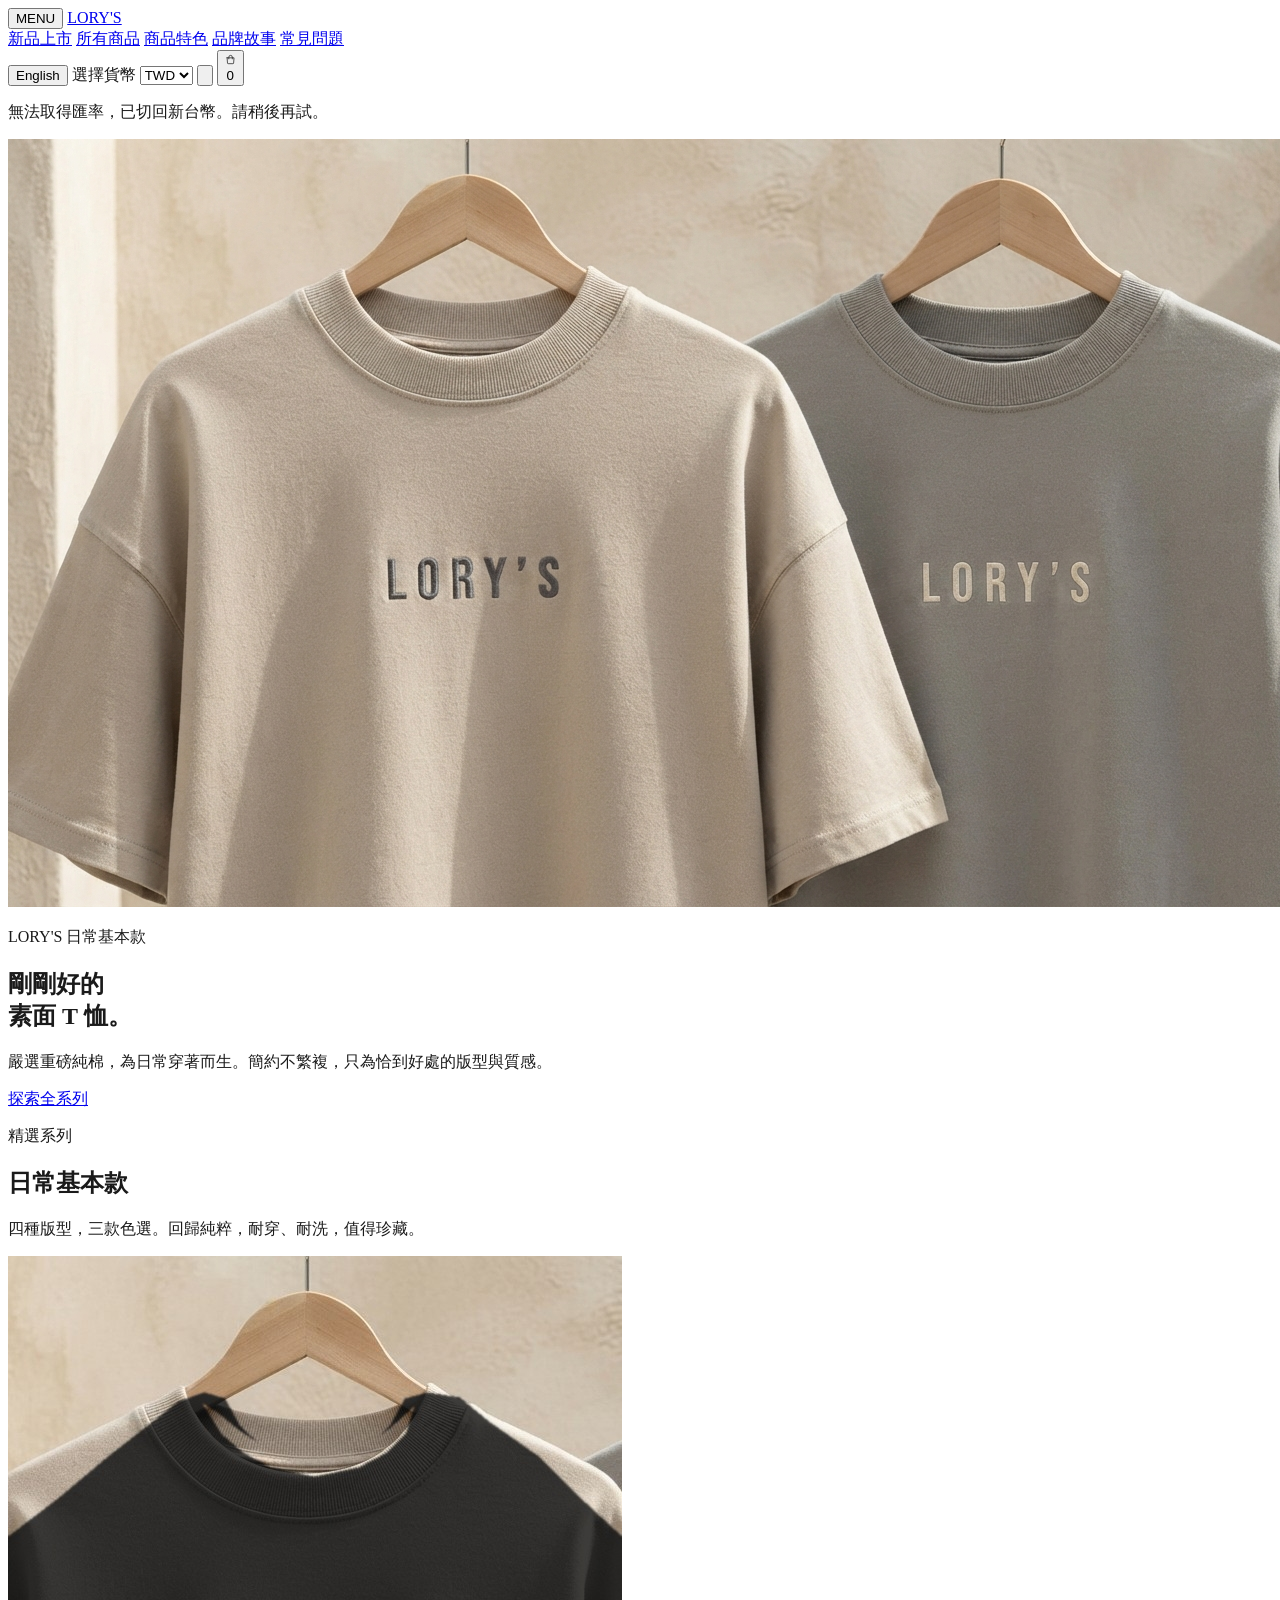
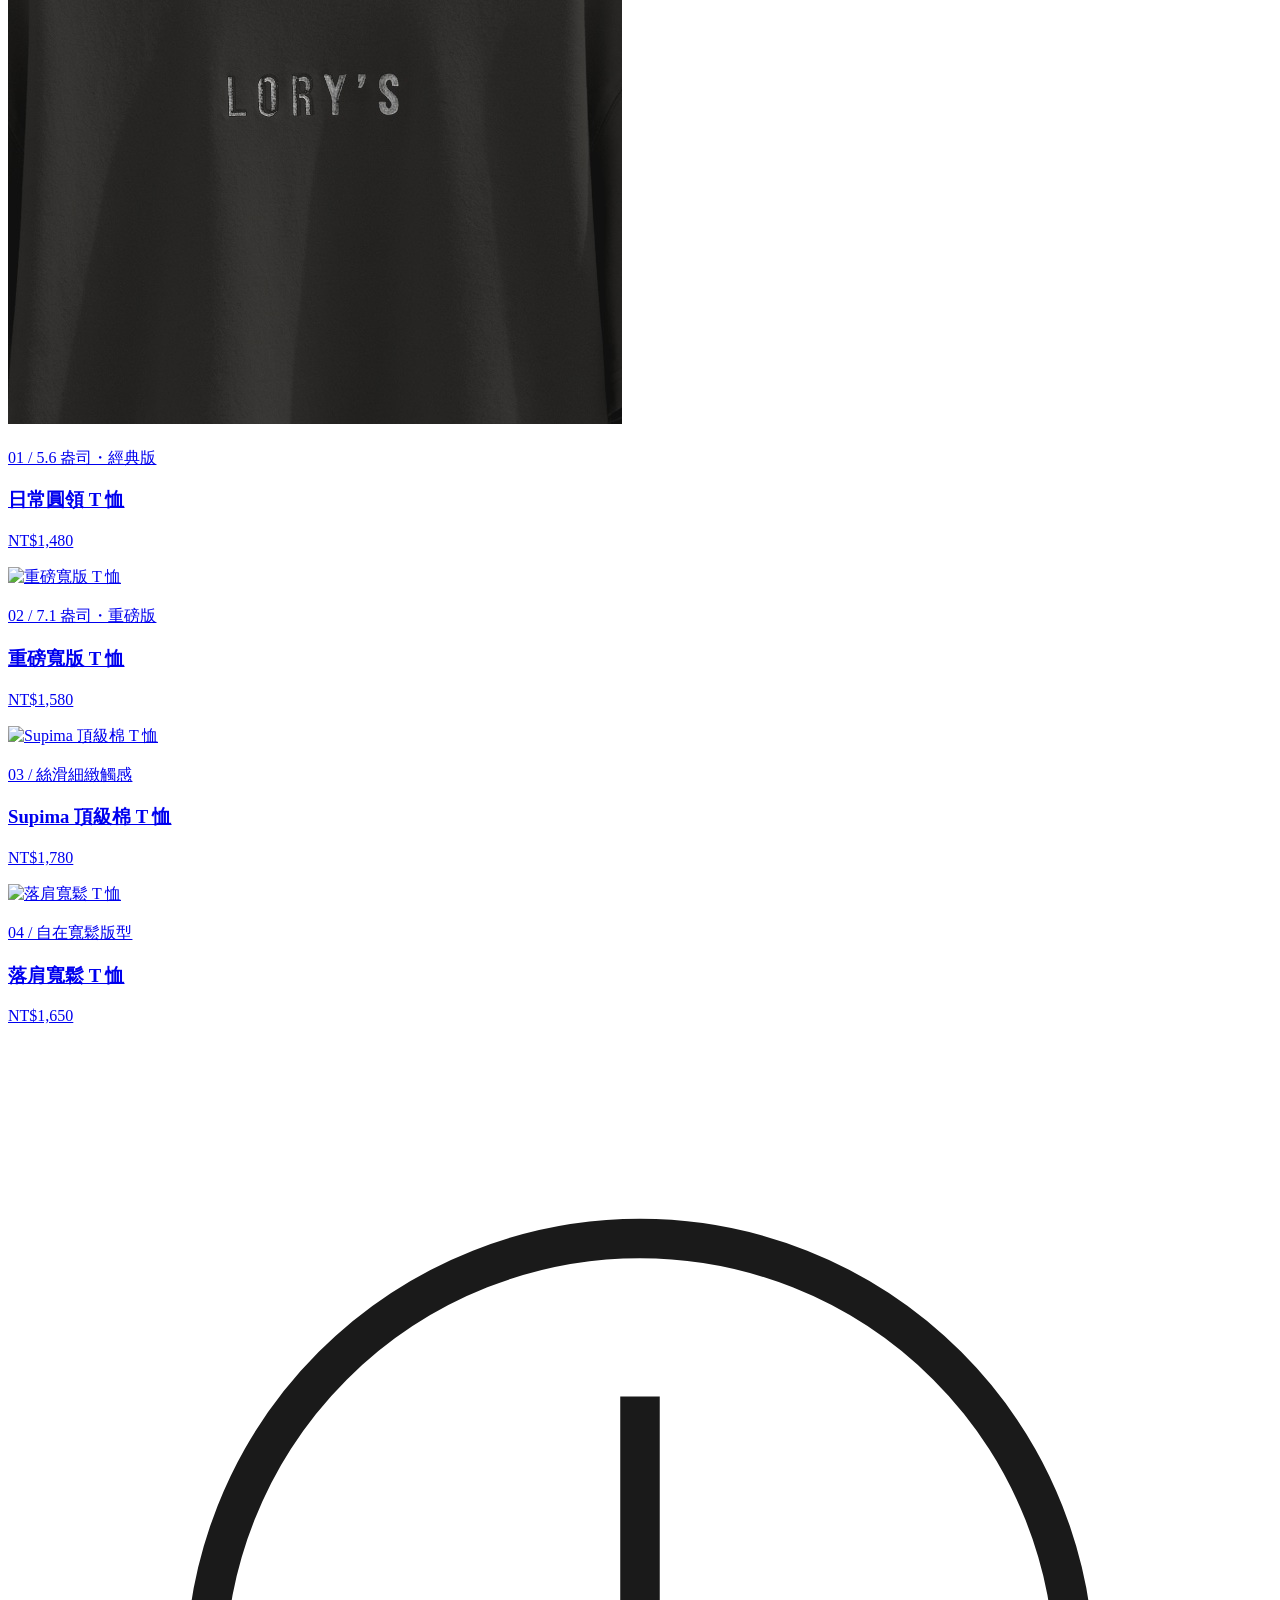
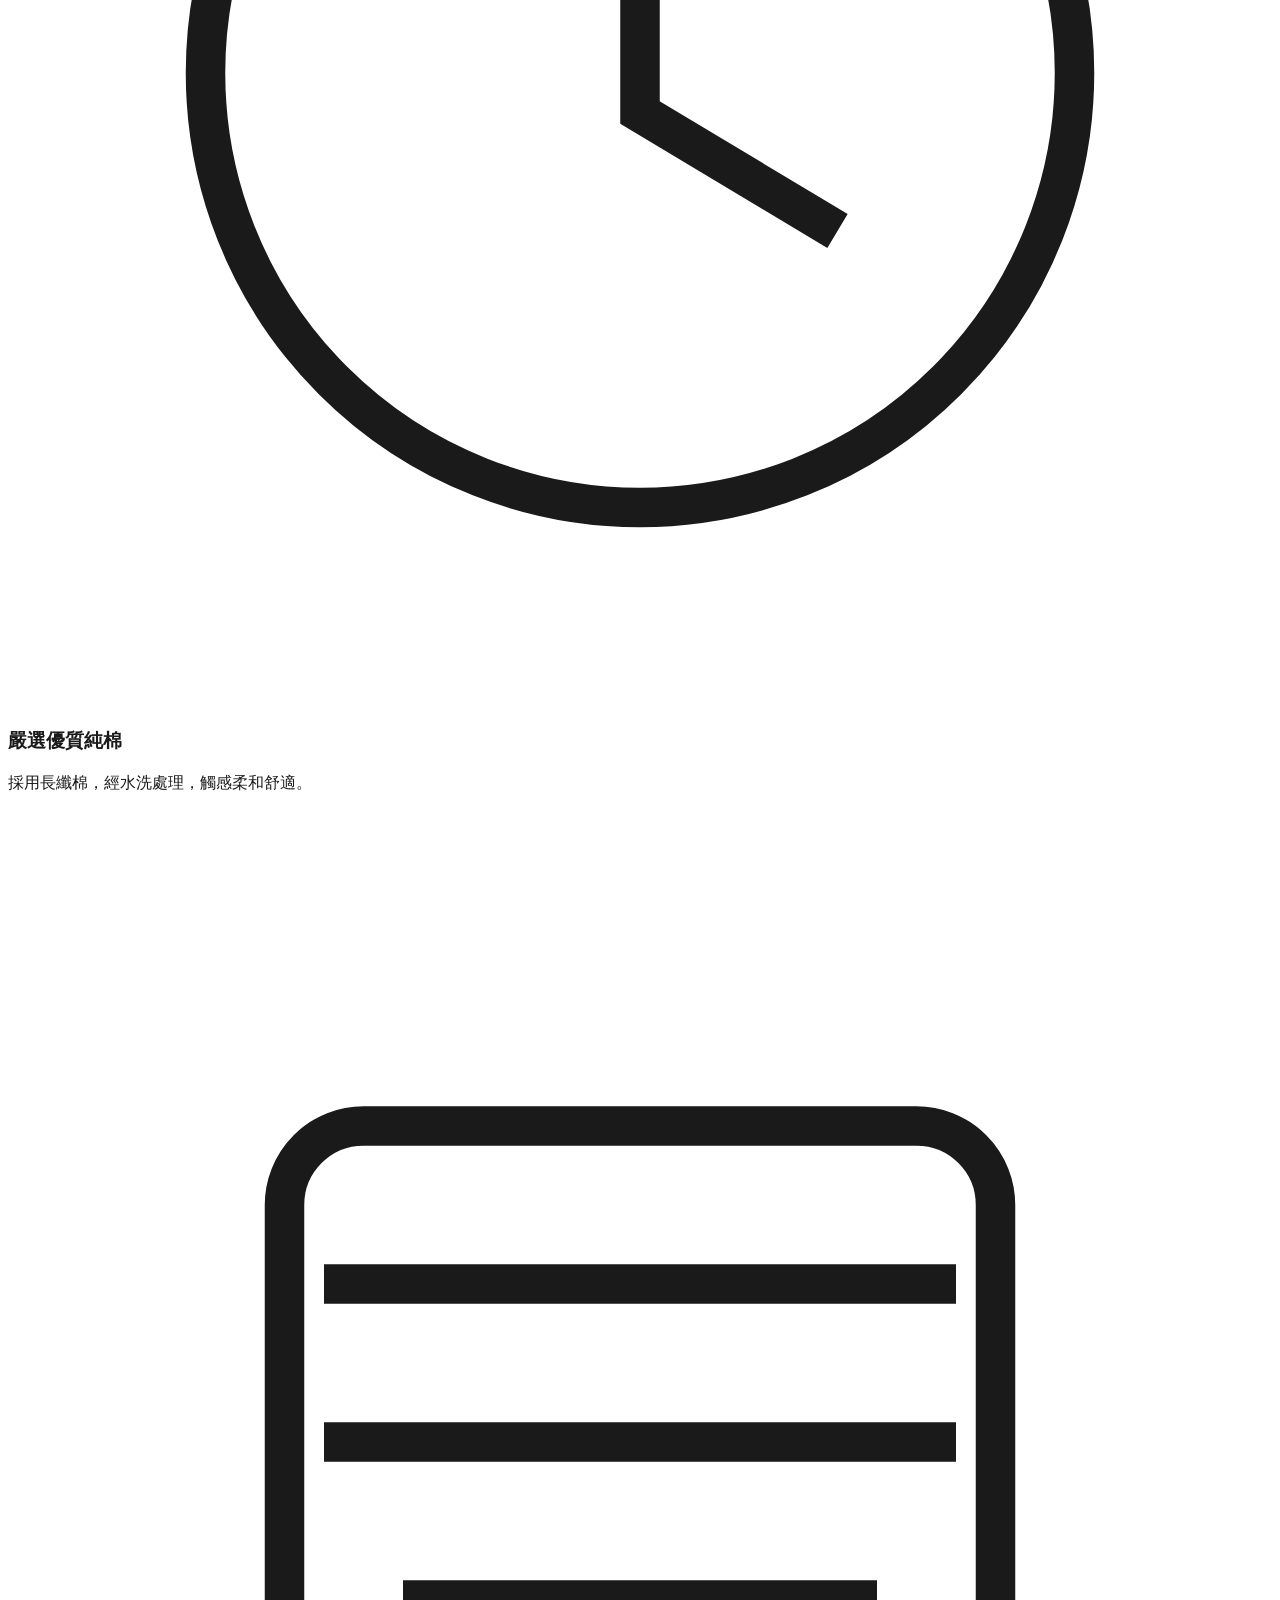
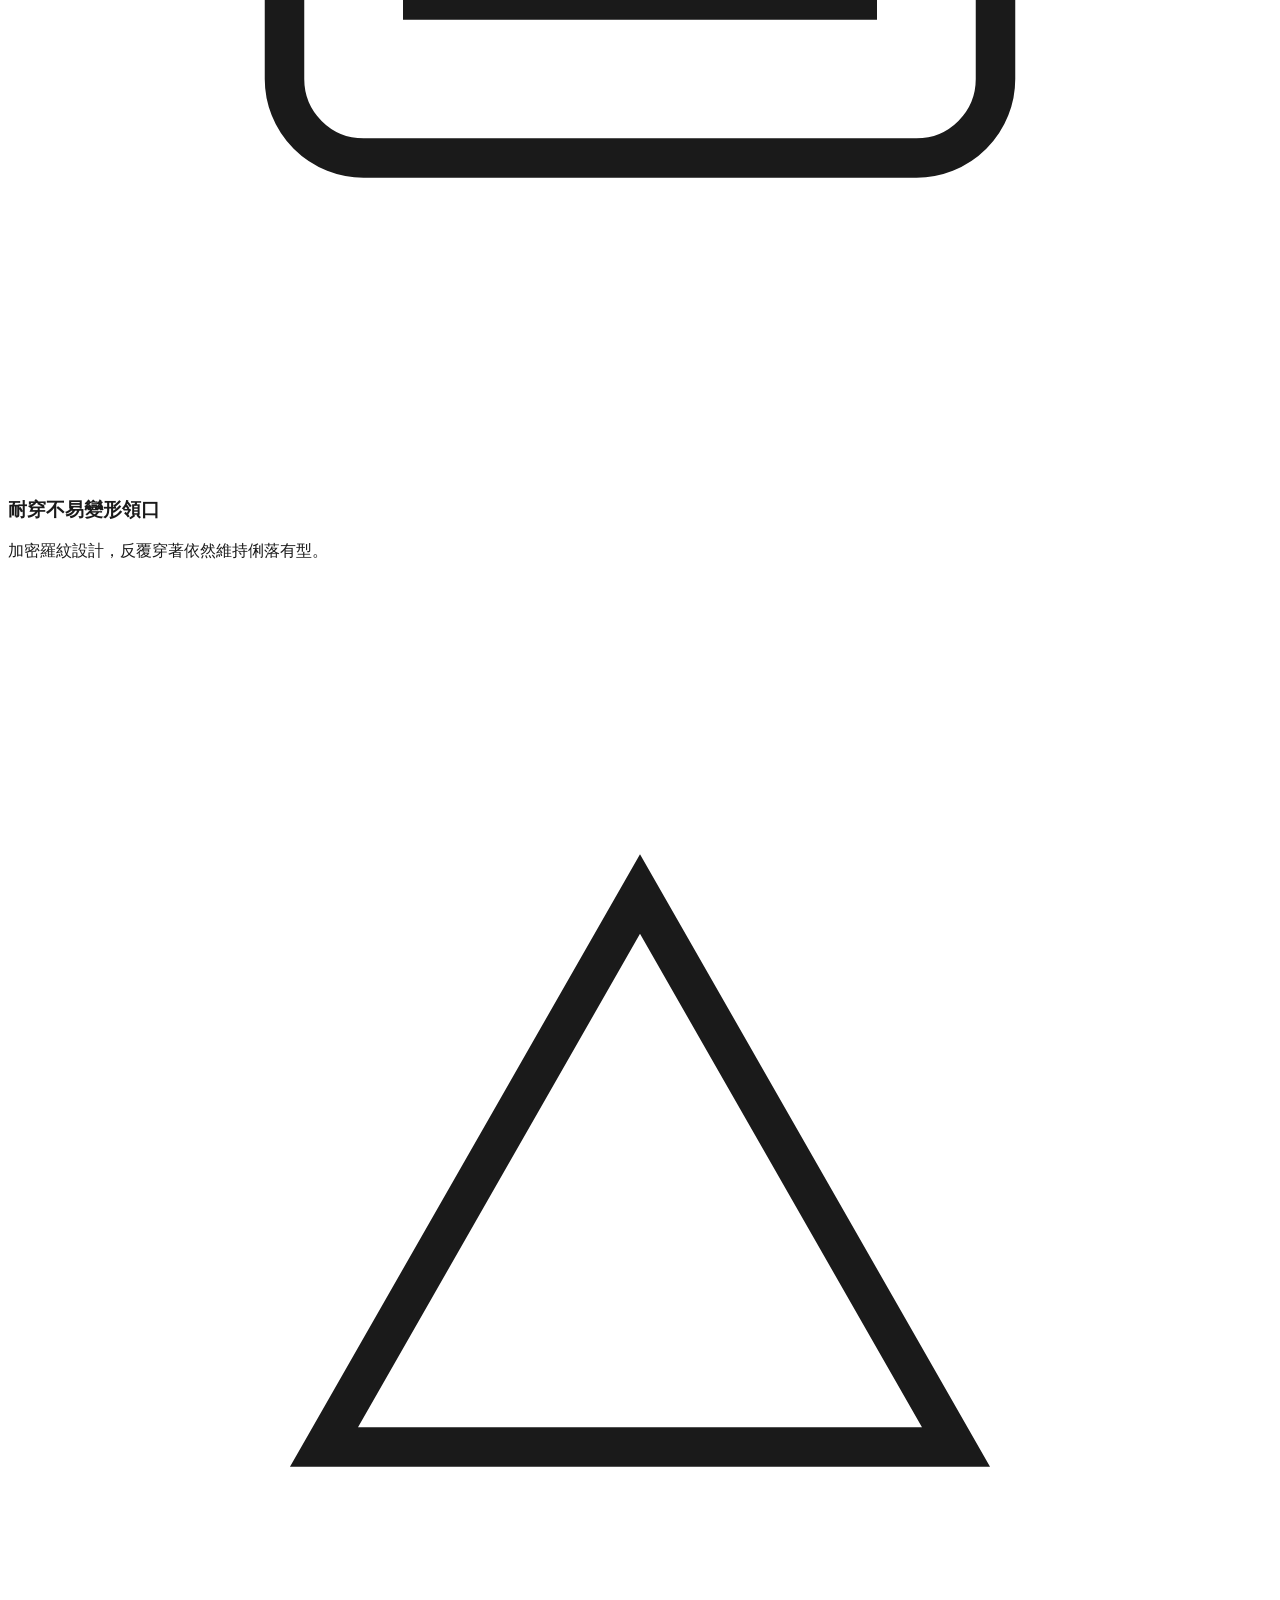
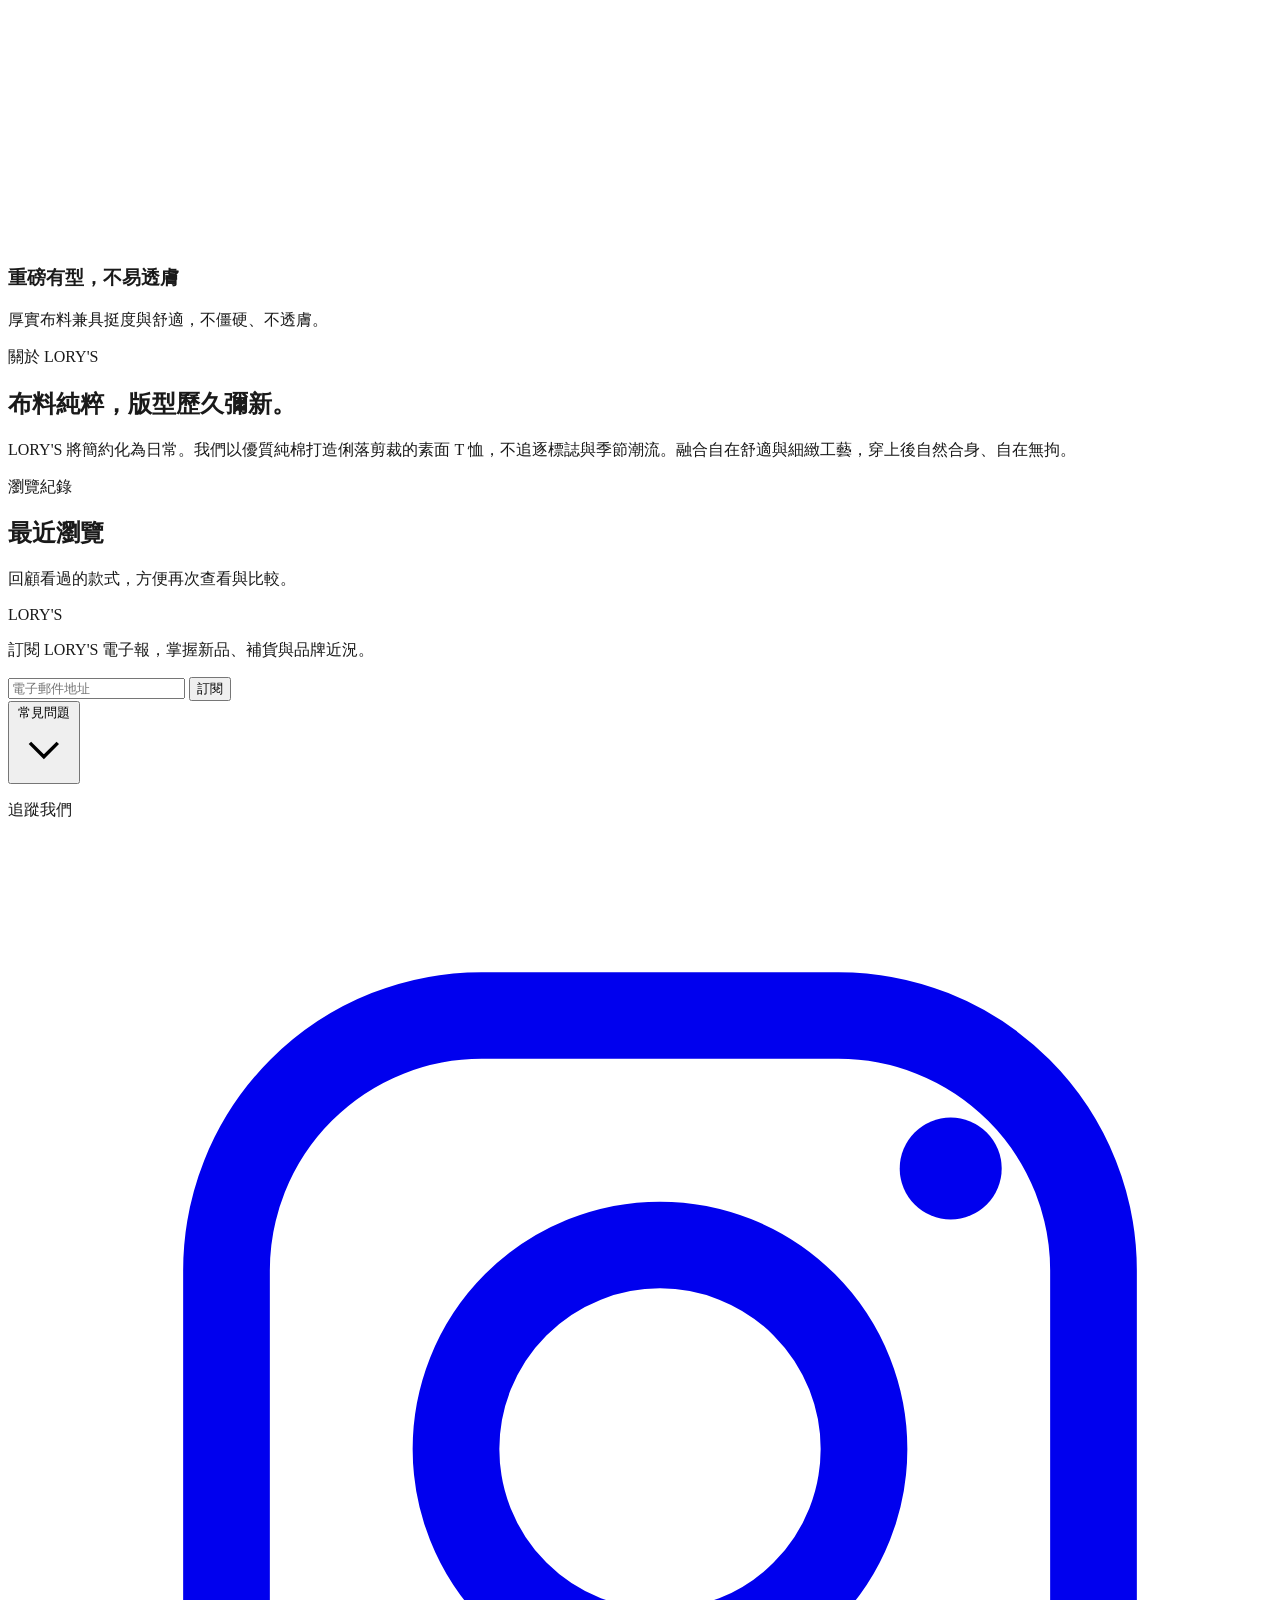
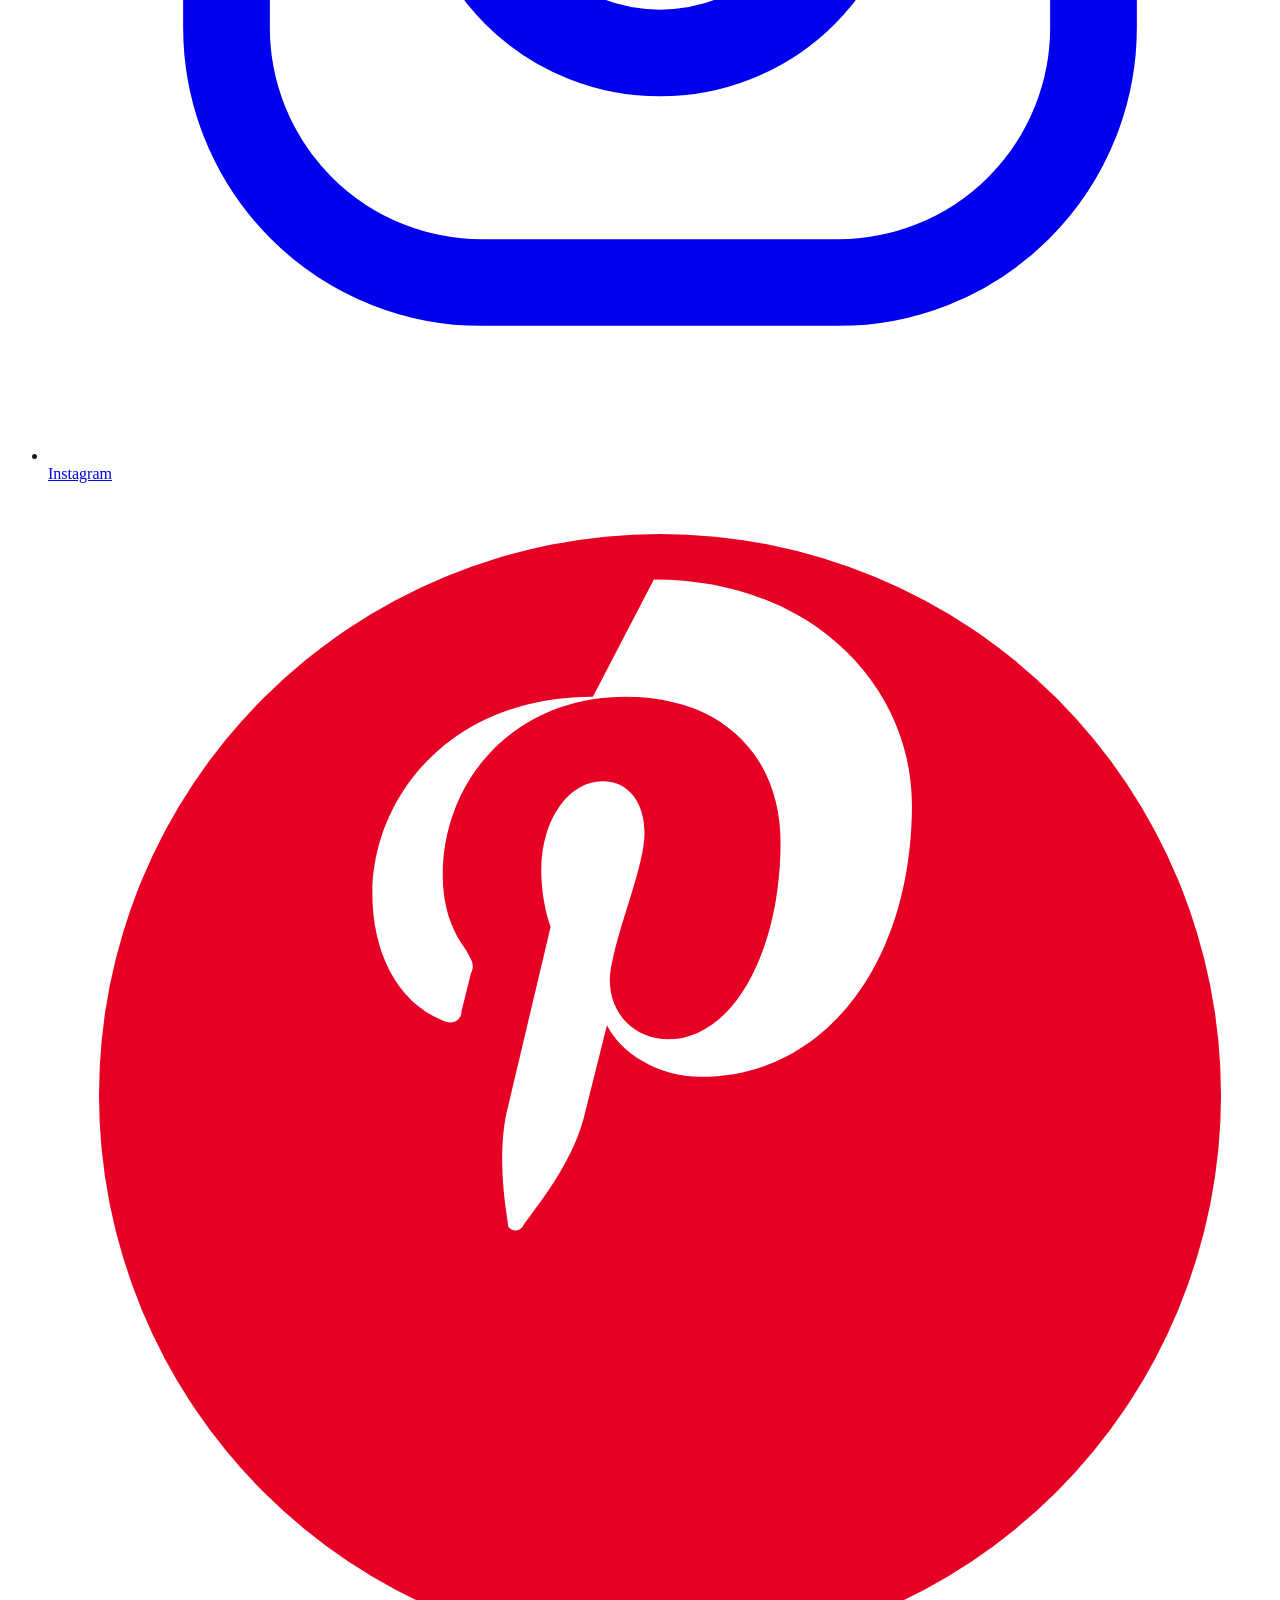
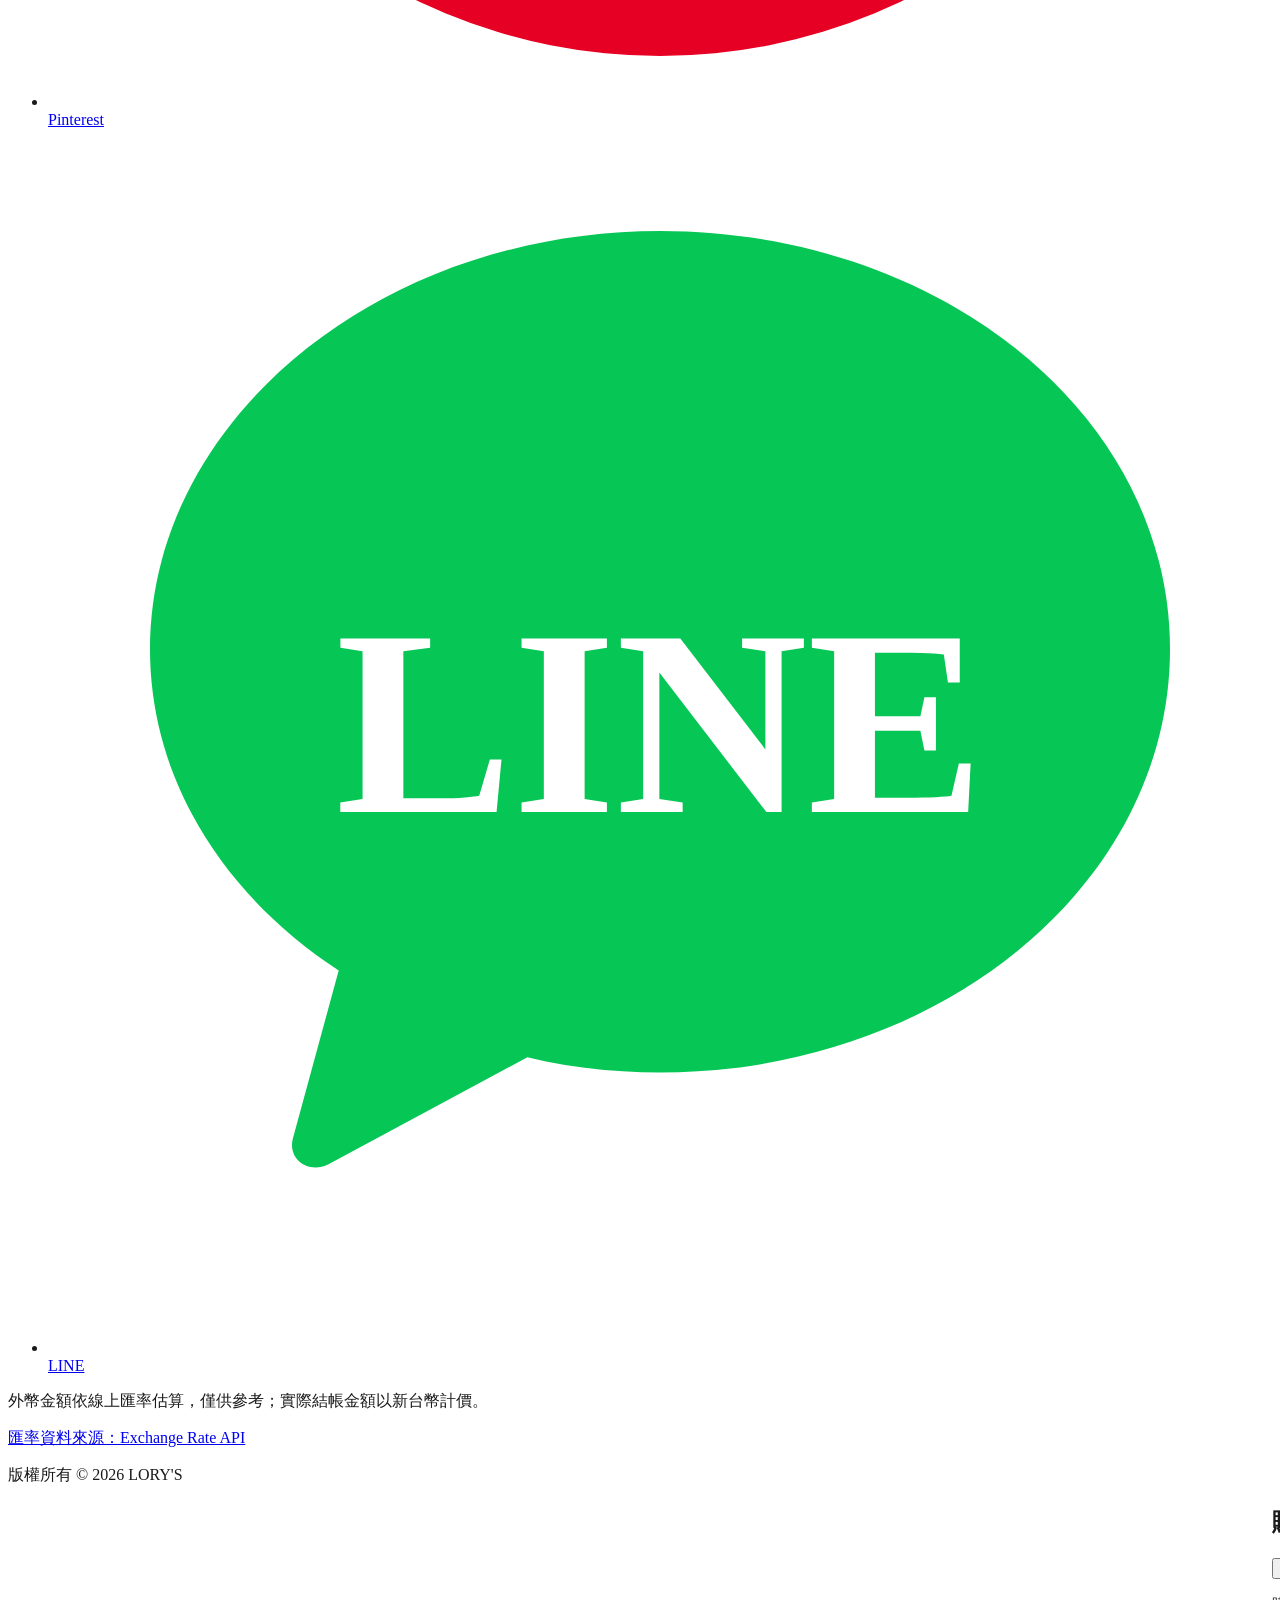
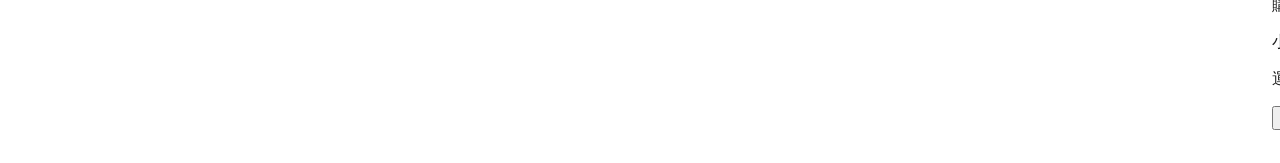
==== commit 3295ec8b: "Add files via upload" ====
--- a/index.html
+++ b/index.html
@@ -3,8 +3,8 @@
   <head>
     <meta charset="UTF-8" />
     <meta name="viewport" content="width=device-width, initial-scale=1.0" />
-    <title>LORY'S — 剛剛好的素面 T 恤</title>
-    <meta name="description" content="以優質純棉打造，陪伴日常的重磅 T 恤。簡約剪裁，舒適合身。" />
+    <title data-i18n="page.homeTitle">LORY'S — 剛剛好的素面 T 恤</title>
+    <meta name="description" content="以優質純棉打造，陪伴日常的重磅 T 恤。簡約剪裁，舒適合身。" data-i18n-content="page.homeDescription" />
     <link rel="preconnect" href="https://fonts.googleapis.com" />
     <link rel="preconnect" href="https://fonts.gstatic.com" crossorigin />
     <link
@@ -42,25 +42,36 @@
           >
             MENU
           </button>
-          <a href="index.html" class="font-display text-xl font-bold uppercase tracking-[0.2em] text-carbon transition hover:opacity-60 md:text-[1.35rem]">
+          <a href="index.html#home" aria-label="返回首頁" data-i18n-aria-label="nav.home" class="font-display text-xl font-bold uppercase tracking-[0.2em] text-carbon transition hover:opacity-60 md:text-[1.35rem]">
             LORY'S
           </a>
         </div>
 
-        <nav class="absolute left-1/2 hidden -translate-x-1/2 items-center gap-8 text-[11px] tracking-[0.22em] lg:flex" aria-label="主要導覽">
-          <a class="nav-link" href="#new">新品上市</a>
-          <a class="nav-link" href="#shop">所有商品</a>
-          <a class="nav-link" href="#essentials">商品特色</a>
-          <a class="nav-link" href="#about">品牌故事</a>
+        <nav class="absolute left-1/2 hidden -translate-x-1/2 items-center gap-8 text-[11px] tracking-[0.22em] lg:flex" aria-label="主要導覽" data-i18n-aria-label="nav.primary">
+          <a class="nav-link" href="#new" data-i18n="nav.new">新品上市</a>
+          <a class="nav-link" href="#shop" data-i18n="nav.shop">所有商品</a>
+          <a class="nav-link" href="#essentials" data-i18n="nav.features">商品特色</a>
+          <a class="nav-link" href="#about" data-i18n="nav.about">品牌故事</a>
+          <a class="nav-link whitespace-nowrap" href="#customer-service" data-i18n="nav.faq">常見問題</a>
         </nav>
 
-        <div class="flex items-center gap-4">
-          <button id="search-toggle" class="p-1 text-carbon hover:opacity-60" aria-label="搜尋">
+        <div class="flex items-center gap-2 sm:gap-4">
+          <button id="language-toggle" class="whitespace-nowrap px-1 text-[10px] tracking-wide text-carbon hover:opacity-60" type="button" aria-label="切換語言" data-i18n-aria-label="language.label" data-i18n="language.toggle">English</button>
+          <label class="sr-only" for="currency-select" data-i18n="currency.label">選擇貨幣</label>
+          <select id="currency-select" class="w-12 shrink-0 bg-transparent text-[10px] tracking-wide text-carbon outline-none sm:w-auto" aria-label="選擇貨幣" data-i18n-aria-label="currency.label">
+            <option value="TWD">TWD</option>
+            <option value="USD">USD</option>
+            <option value="JPY">JPY</option>
+            <option value="HKD">HKD</option>
+            <option value="SGD">SGD</option>
+            <option value="MYR">MYR</option>
+          </select>
+          <button id="search-toggle" class="p-1 text-carbon hover:opacity-60" aria-label="搜尋" data-i18n-aria-label="search.label">
             <svg xmlns="http://www.w3.org/2000/svg" fill="none" viewBox="0 0 24 24" stroke-width="1.4" stroke="currentColor" class="h-5 w-5">
               <path stroke-linecap="round" stroke-linejoin="round" d="m21 21-4.35-4.35M17 10.5a6.5 6.5 0 1 1-13 0 6.5 6.5 0 0 1 13 0Z" />
             </svg>
           </button>
-          <button data-open-cart class="relative p-1 text-carbon hover:opacity-60" aria-label="開啟購物袋">
+          <button data-open-cart class="relative p-1 text-carbon hover:opacity-60" aria-label="開啟購物袋" data-i18n-aria-label="cart.open">
             <svg xmlns="http://www.w3.org/2000/svg" fill="none" viewBox="0 0 24 24" stroke-width="1.4" stroke="currentColor" class="h-5 w-5">
               <path stroke-linecap="round" stroke-linejoin="round" d="M15.75 10.5V6.75a3.75 3.75 0 1 0-7.5 0v3.75M4.5 8.25h15l-.9 11.25a1.5 1.5 0 0 1-1.5 1.38H6.9a1.5 1.5 0 0 1-1.5-1.38L4.5 8.25Z" />
             </svg>
@@ -73,12 +84,15 @@
         </div>
       </div>
 
+      <p id="storefront-status" class="hidden mx-auto max-w-7xl px-5 pb-2 text-[11px] text-neutral-500 md:px-8" role="status" aria-live="polite"></p>
+
       <div id="search-panel" class="search-panel border-t border-neutral-200 bg-white px-5 py-4 md:px-8">
         <div class="mx-auto max-w-7xl">
           <input
             id="search-input"
             type="search"
             placeholder="搜尋商品"
+            data-i18n-placeholder="search.placeholder"
             class="w-full border-b border-neutral-300 bg-transparent py-2 text-sm outline-none placeholder:text-neutral-400"
           />
           <div id="search-results"></div>
@@ -87,33 +101,36 @@
 
       <div id="mobile-menu" class="mobile-panel border-t border-neutral-200 bg-white lg:hidden">
         <nav class="flex flex-col gap-4 px-5 py-6 text-[12px] tracking-[0.22em]">
-          <a href="#new">新品上市</a>
-          <a href="#shop">所有商品</a>
-          <a href="#essentials">商品特色</a>
-          <a href="#about">品牌故事</a>
+          <a href="#new" data-i18n="nav.new">新品上市</a>
+          <a href="#shop" data-i18n="nav.shop">所有商品</a>
+          <a href="#essentials" data-i18n="nav.features">商品特色</a>
+          <a href="#about" data-i18n="nav.about">品牌故事</a>
+          <a href="#customer-service" data-i18n="nav.faq">常見問題</a>
         </nav>
       </div>
     </header>
 
-    <section class="relative min-h-[88vh] overflow-hidden bg-mist">
+    <section id="home" class="relative min-h-[88vh] overflow-hidden bg-mist">
       <img
         src="assets/hero-lorys.jpg"
         alt="LORY'S logo T-shirts in cream and gray"
+        data-i18n-alt="hero.imageAlt"
         class="absolute inset-0 h-full w-full object-cover object-center grayscale-[18%] contrast-[0.96]"
       />
       <div class="hero-overlay absolute inset-0"></div>
       <div class="relative mx-auto flex min-h-[88vh] max-w-7xl flex-col justify-end px-5 pb-16 pt-28 md:justify-center md:px-8 md:pb-0">
         <div class="max-w-xl">
-          <p class="text-[11px] tracking-[0.28em] text-neutral-600">LORY'S 日常基本款</p>
+          <p class="text-[11px] tracking-[0.28em] text-neutral-600" data-i18n="hero.eyebrow">LORY'S 日常基本款</p>
           <h1 class="mt-4 font-display text-4xl font-bold leading-tight tracking-wide text-carbon sm:text-5xl md:text-6xl">
-            剛剛好的<br />素面 T 恤。
+            <span data-i18n="hero.line1">剛剛好的</span><br /><span data-i18n="hero.line2">素面 T 恤。</span>
           </h1>
-          <p class="mt-6 max-w-md text-sm leading-7 text-neutral-700">
+          <p class="mt-6 max-w-md text-sm leading-7 text-neutral-700" data-i18n="hero.description">
             嚴選重磅純棉，為日常穿著而生。簡約不繁複，只為恰到好處的版型與質感。
           </p>
           <a
             href="#shop"
             class="mt-8 inline-block bg-carbon px-8 py-3.5 text-[11px] tracking-[0.22em] text-white transition hover:bg-neutral-600"
+            data-i18n="hero.shop"
           >
             探索全系列
           </a>
@@ -126,10 +143,10 @@
     <section id="shop" class="mx-auto max-w-7xl px-5 py-20 md:px-8 md:py-28">
       <div class="mb-12 flex flex-col items-start justify-between gap-4 md:flex-row md:items-end">
         <div>
-          <p class="text-[11px] tracking-[0.28em] text-neutral-500">精選系列</p>
-          <h2 class="mt-2 font-display text-3xl font-bold tracking-wide">日常基本款</h2>
-        </div>
-        <p class="max-w-sm text-sm leading-6 text-neutral-500">
+          <p class="text-[11px] tracking-[0.28em] text-neutral-500" data-i18n="collection.eyebrow">精選系列</p>
+          <h2 class="mt-2 font-display text-3xl font-bold tracking-wide" data-i18n="collection.title">日常基本款</h2>
+        </div>
+        <p class="max-w-sm text-sm leading-6 text-neutral-500" data-i18n="collection.description">
           四種版型，三款色選。回歸純粹，耐穿、耐洗，值得珍藏。
         </p>
       </div>
@@ -143,31 +160,31 @@
             <circle cx="16" cy="16" r="11" />
             <path d="M16 9v8l5 3" />
           </svg>
-          <h3 class="mt-5 text-[11px] tracking-[0.22em]">嚴選優質純棉</h3>
-          <p class="mt-2 text-sm text-neutral-500">採用長纖棉，經水洗處理，觸感柔和舒適。</p>
+          <h3 class="mt-5 text-sm tracking-[0.22em]" data-i18n="feature.cotton.title">嚴選優質純棉</h3>
+          <p class="mt-2 text-[11px] text-neutral-500" data-i18n="feature.cotton.description">採用長纖棉，經水洗處理，觸感柔和舒適。</p>
         </article>
         <article class="text-center">
           <svg class="mx-auto h-8 w-8 text-carbon" fill="none" viewBox="0 0 32 32" stroke="currentColor" stroke-width="1">
             <path d="M8 12h16M8 16h16M10 20h12" />
             <rect x="7" y="8" width="18" height="16" rx="2" />
           </svg>
-          <h3 class="mt-5 text-[11px] tracking-[0.22em]">耐穿不易變形領口</h3>
-          <p class="mt-2 text-sm text-neutral-500">加密羅紋設計，反覆穿著依然維持俐落有型。</p>
+          <h3 class="mt-5 text-sm tracking-[0.22em]" data-i18n="feature.collar.title">耐穿不易變形領口</h3>
+          <p class="mt-2 text-[11px] text-neutral-500" data-i18n="feature.collar.description">加密羅紋設計，反覆穿著依然維持俐落有型。</p>
         </article>
         <article class="text-center">
           <svg class="mx-auto h-8 w-8 text-carbon" fill="none" viewBox="0 0 32 32" stroke="currentColor" stroke-width="1">
             <path d="M8 22 16 8l8 14H8Z" />
           </svg>
-          <h3 class="mt-5 text-[11px] tracking-[0.22em]">重磅有型，不易透膚</h3>
-          <p class="mt-2 text-sm text-neutral-500">厚實布料兼具挺度與舒適，不僵硬、不透膚。</p>
+          <h3 class="mt-5 text-sm tracking-[0.22em]" data-i18n="feature.weight.title">重磅有型，不易透膚</h3>
+          <p class="mt-2 text-[11px] text-neutral-500" data-i18n="feature.weight.description">厚實布料兼具挺度與舒適，不僵硬、不透膚。</p>
         </article>
       </div>
     </section>
 
     <section id="about" class="mx-auto max-w-3xl px-5 py-24 text-center md:px-8">
-      <p class="text-[11px] tracking-[0.28em] text-neutral-500">關於 LORY'S</p>
-      <h2 class="mt-3 font-display text-3xl font-bold tracking-wide">布料純粹，版型歷久彌新。</h2>
-      <p class="mt-6 text-sm leading-7 text-neutral-600">
+      <p class="text-[11px] tracking-[0.28em] text-neutral-500" data-i18n="about.eyebrow">關於 LORY'S</p>
+      <h2 class="mt-3 font-display text-3xl font-bold tracking-wide" data-i18n="about.title">布料純粹，版型歷久彌新。</h2>
+      <p class="mt-6 text-sm leading-7 text-neutral-600" data-i18n="about.description">
         LORY'S 將簡約化為日常。我們以優質純棉打造俐落剪裁的素面 T 恤，不追逐標誌與季節潮流。
         融合自在舒適與細緻工藝，穿上後自然合身、自在無拘。
       </p>
@@ -176,9 +193,9 @@
     <section id="recently-viewed" class="hidden border-t border-neutral-200">
       <div class="mx-auto max-w-7xl px-5 py-16 md:px-8 md:py-20">
         <div class="mb-10">
-          <p class="text-[11px] tracking-[0.28em] text-neutral-500">瀏覽紀錄</p>
-          <h2 class="mt-2 font-display text-3xl font-bold tracking-wide">最近瀏覽</h2>
-          <p class="mt-3 text-sm text-neutral-500">回顧看過的款式，方便再次查看與比較。</p>
+          <p class="text-[11px] tracking-[0.28em] text-neutral-500" data-i18n="recent.eyebrow">瀏覽紀錄</p>
+          <h2 class="mt-2 font-display text-3xl font-bold tracking-wide" data-i18n="recent.title">最近瀏覽</h2>
+          <p class="mt-3 text-sm text-neutral-500" data-i18n="recent.description">回顧看過的款式，方便再次查看與比較。</p>
         </div>
         <div id="recently-viewed-grid" class="grid grid-cols-2 gap-x-4 gap-y-8 sm:grid-cols-2 sm:gap-x-6 lg:grid-cols-4"></div>
       </div>
@@ -188,7 +205,7 @@
       <div class="mx-auto grid max-w-7xl gap-12 px-5 py-16 md:grid-cols-4 md:px-8">
         <div class="md:col-span-2">
           <p class="font-display text-lg font-bold uppercase tracking-[0.2em]">LORY'S</p>
-          <p class="mt-4 max-w-sm text-sm leading-6 text-neutral-500">
+          <p class="mt-4 max-w-sm text-sm leading-6 text-neutral-500" data-i18n="newsletter.description">
             訂閱 LORY'S 電子報，掌握新品、補貨與品牌近況。
           </p>
           <form id="newsletter-form" class="mt-6 flex max-w-md border-b border-carbon">
@@ -196,42 +213,139 @@
               type="email"
               required
               placeholder="電子郵件地址"
+              data-i18n-placeholder="newsletter.placeholder"
               class="flex-1 bg-transparent py-2 text-sm outline-none placeholder:text-neutral-400"
             />
-            <button type="submit" class="text-[11px] tracking-[0.2em]">訂閱</button>
+            <button type="submit" class="text-[11px] tracking-[0.2em]" data-i18n="newsletter.submit">訂閱</button>
           </form>
         </div>
+        <div id="customer-service" class="scroll-mt-24">
+          <button
+            type="button"
+            class="flex w-full items-center justify-between text-left text-[11px] tracking-[0.22em]"
+            data-faq-toggle
+            data-i18n-aria-label="footer.faq.toggle"
+            aria-controls="customer-service-faq"
+            aria-expanded="false"
+          >
+            <span data-i18n="footer.care">常見問題</span>
+            <svg aria-hidden="true" focusable="false" class="h-4 w-4 transition-transform" data-faq-arrow viewBox="0 0 24 24" fill="none" stroke="currentColor" stroke-width="1.5">
+              <path d="m6 9 6 6 6-6" />
+            </svg>
+          </button>
+          <div id="customer-service-faq" class="mt-4 space-y-1" hidden>
+            <details id="returns" class="group border-b border-neutral-200 py-3">
+              <summary class="flex cursor-pointer list-none items-center justify-between gap-4 text-sm text-neutral-700">
+                <span data-i18n="faq.returns.question">退換貨說明</span>
+                <svg aria-hidden="true" focusable="false" class="h-4 w-4 shrink-0 transition-transform group-open:rotate-180" viewBox="0 0 24 24" fill="none" stroke="currentColor" stroke-width="1.5">
+                  <path d="m6 9 6 6 6-6" />
+                </svg>
+              </summary>
+              <p class="mt-3 text-sm leading-6 text-neutral-500" data-i18n="faq.returns.answer">商品未穿著且吊牌完整，於 14 天內可申請免費換貨。</p>
+            </details>
+            <details id="shipping" class="group border-b border-neutral-200 py-3">
+              <summary class="flex cursor-pointer list-none items-center justify-between gap-4 text-sm text-neutral-700">
+                <span data-i18n="faq.dispatch.question">出貨／配送時間</span>
+                <svg aria-hidden="true" focusable="false" class="h-4 w-4 shrink-0 transition-transform group-open:rotate-180" viewBox="0 0 24 24" fill="none" stroke="currentColor" stroke-width="1.5">
+                  <path d="m6 9 6 6 6-6" />
+                </svg>
+              </summary>
+              <p class="mt-3 text-sm leading-6 text-neutral-500" data-i18n="faq.dispatch.answer">台灣本島標準配送約 2 至 4 個工作天；實際出貨日依訂單安排為準。</p>
+            </details>
+            <details class="group border-b border-neutral-200 py-3">
+              <summary class="flex cursor-pointer list-none items-center justify-between gap-4 text-sm text-neutral-700">
+                <span data-i18n="faq.shipping.question">運費計算</span>
+                <svg aria-hidden="true" focusable="false" class="h-4 w-4 shrink-0 transition-transform group-open:rotate-180" viewBox="0 0 24 24" fill="none" stroke="currentColor" stroke-width="1.5">
+                  <path d="m6 9 6 6 6-6" />
+                </svg>
+              </summary>
+              <p class="mt-3 text-sm leading-6 text-neutral-500" data-i18n="faq.shipping.answer">訂單滿 NT$3,000 即享免運；未達門檻時，運費會於結帳前顯示。</p>
+            </details>
+            <details class="group border-b border-neutral-200 py-3">
+              <summary class="flex cursor-pointer list-none items-center justify-between gap-4 text-sm text-neutral-700">
+                <span data-i18n="faq.payment.question">付款方式</span>
+                <svg aria-hidden="true" focusable="false" class="h-4 w-4 shrink-0 transition-transform group-open:rotate-180" viewBox="0 0 24 24" fill="none" stroke="currentColor" stroke-width="1.5">
+                  <path d="m6 9 6 6 6-6" />
+                </svg>
+              </summary>
+              <p class="mt-3 text-sm leading-6 text-neutral-500" data-i18n="faq.payment.answer">提供信用卡、銀行轉帳、LINE Pay，以及限台灣地區的貨到付款。</p>
+            </details>
+            <details class="group border-b border-neutral-200 py-3">
+              <summary class="flex cursor-pointer list-none items-center justify-between gap-4 text-sm text-neutral-700">
+                <span data-i18n="faq.tracking.question">訂單進度查詢</span>
+                <svg aria-hidden="true" focusable="false" class="h-4 w-4 shrink-0 transition-transform group-open:rotate-180" viewBox="0 0 24 24" fill="none" stroke="currentColor" stroke-width="1.5">
+                  <path d="m6 9 6 6 6-6" />
+                </svg>
+              </summary>
+              <p class="mt-3 text-sm leading-6 text-neutral-500" data-i18n="faq.tracking.answer">請透過線上客服並提供訂單編號查詢；客服聯絡資訊將另行公告。</p>
+            </details>
+            <details class="group border-b border-neutral-200 py-3">
+              <summary class="flex cursor-pointer list-none items-center justify-between gap-4 text-sm text-neutral-700">
+                <span data-i18n="faq.support.question">聯絡線上客服</span>
+                <svg aria-hidden="true" focusable="false" class="h-4 w-4 shrink-0 transition-transform group-open:rotate-180" viewBox="0 0 24 24" fill="none" stroke="currentColor" stroke-width="1.5">
+                  <path d="m6 9 6 6 6-6" />
+                </svg>
+              </summary>
+              <p class="mt-3 text-sm leading-6 text-neutral-500" data-i18n="faq.support.answer">線上客服聯絡資訊將另行公告，敬請留意。</p>
+            </details>
+            <details id="care" class="group border-b border-neutral-200 py-3">
+              <summary class="flex cursor-pointer list-none items-center justify-between gap-4 text-sm text-neutral-700">
+                <span data-i18n="faq.garment.question">衣物保養</span>
+                <svg aria-hidden="true" focusable="false" class="h-4 w-4 shrink-0 transition-transform group-open:rotate-180" viewBox="0 0 24 24" fill="none" stroke="currentColor" stroke-width="1.5">
+                  <path d="m6 9 6 6 6-6" />
+                </svg>
+              </summary>
+              <p class="mt-3 text-sm leading-6 text-neutral-500" data-i18n="faq.garment.answer">請翻面冷水洗滌，平放晾乾，避免使用烘衣機。</p>
+            </details>
+          </div>
+        </div>
         <div>
-          <p class="text-[11px] tracking-[0.22em]">顧客服務</p>
+          <p class="text-[11px] tracking-[0.22em]" data-i18n="footer.follow">追蹤我們</p>
           <ul class="mt-4 space-y-3 text-sm text-neutral-600">
-            <li><a class="hover:text-carbon" href="#returns">退換貨說明</a></li>
-            <li><a class="hover:text-carbon" href="#shipping">配送資訊</a></li>
-            <li><a class="hover:text-carbon" href="#care">衣物保養</a></li>
+            <li>
+              <a class="inline-flex items-center gap-2 hover:text-carbon" href="#">
+                <svg aria-hidden="true" focusable="false" class="h-[18px] w-[18px] shrink-0" viewBox="0 0 24 24" fill="none" stroke="currentColor" stroke-width="1.7">
+                  <rect x="3.5" y="3.5" width="17" height="17" rx="5" />
+                  <circle cx="12" cy="12" r="4" />
+                  <circle cx="17.7" cy="6.5" r="1" fill="currentColor" stroke="none" />
+                </svg>
+                <span>Instagram</span>
+              </a>
+            </li>
+            <li>
+              <a class="inline-flex items-center gap-2 hover:text-carbon" href="#">
+                <svg aria-hidden="true" focusable="false" class="h-[18px] w-[18px] shrink-0" viewBox="0 0 24 24">
+                  <circle cx="12" cy="12" r="11" fill="#E60023" />
+                  <path fill="#fff" d="M12.7 5.1c-3.1 0-4.7 2.2-4.7 4.2 0 1.2.5 2.3 1.5 2.7.2.1.4 0 .4-.2l.2-.8c.1-.2 0-.3-.1-.5-.3-.4-.5-.9-.5-1.6 0-2 1.5-3.8 3.9-3.8 2.1 0 3.3 1.3 3.3 3.1 0 2.3-1 4.2-2.4 4.2-.8 0-1.4-.7-1.2-1.6.2-1 .7-2.1.7-2.8 0-.6-.3-1.1-.9-1.1-.7 0-1.3.8-1.3 1.9 0 .7.2 1.2.2 1.2l-.9 3.8c-.3 1.1 0 2.5 0 2.6.1.1.2.1.3 0 .1-.2 1-1.2 1.3-2.3l.5-2c.3.6 1.1 1.1 2 1.1 2.7 0 4.5-2.5 4.5-5.8 0-2.5-2.1-4.8-5.5-4.8Z" transform="translate(-1 -0.5) scale(.92)" />
+                </svg>
+                <span>Pinterest</span>
+              </a>
+            </li>
+            <li>
+              <a class="inline-flex items-center gap-2 hover:text-carbon" href="#">
+                <svg aria-hidden="true" focusable="false" class="h-[18px] w-[18px] shrink-0" viewBox="0 0 24 24">
+                  <path fill="#06C755" d="M12 2C6.5 2 2 5.7 2 10.2c0 2.5 1.4 4.8 3.7 6.3l-.9 3.3c-.1.4.3.7.7.5l3.9-2.1c.8.2 1.7.3 2.6.3 5.5 0 10-3.7 10-8.3S17.5 2 12 2Z" />
+                  <text x="12" y="12.2" fill="#fff" font-size="5.2" font-weight="700" text-anchor="middle" dominant-baseline="middle">LINE</text>
+                </svg>
+                <span>LINE</span>
+              </a>
+            </li>
           </ul>
         </div>
-        <div>
-          <p class="text-[11px] tracking-[0.22em]">追蹤我們</p>
-          <ul class="mt-4 space-y-3 text-sm text-neutral-600">
-            <li><a class="hover:text-carbon" href="#">Instagram</a></li>
-            <li><a class="hover:text-carbon" href="#">Pinterest</a></li>
-            <li><a class="hover:text-carbon" href="#">LINE</a></li>
-          </ul>
-        </div>
-      </div>
-      <div id="returns" class="mx-auto max-w-7xl border-t border-neutral-100 px-5 py-8 text-sm leading-7 text-neutral-500 md:px-8">
-        <p id="shipping">
-          商品未穿著且吊牌完整，於 14 天內可申請免費換貨。台灣本島標準配送約 2 至 4 個工作天。
-        </p>
-        <p id="care" class="mt-2">請翻面冷水洗滌，平放晾乾，避免使用烘衣機。</p>
+      </div>
+      <div class="mx-auto max-w-7xl border-t border-neutral-100 px-5 py-8 text-sm leading-7 text-neutral-500 md:px-8">
+        <p class="mt-2" data-i18n="currency.note">外幣金額依線上匯率估算，僅供參考；實際結帳金額以新台幣計價。</p>
+        <a class="mt-1 inline-block text-[11px] underline underline-offset-2" href="https://www.exchangerate-api.com" target="_blank" rel="noopener noreferrer" data-i18n="currency.attribution">匯率資料來源：Exchange Rate API</a>
       </div>
       <p class="px-5 pb-10 text-center text-[11px] tracking-[0.14em] text-neutral-400 md:px-8">
-        版權所有 © 2026 LORY'S
+        <span data-i18n="footer.copyright">版權所有 © 2026 LORY'S</span>
       </p>
     </footer>
 
-    <script src="js/data.js?v=6"></script>
-    <script src="js/cart.js?v=3"></script>
-    <script src="js/ui.js?v=3"></script>
-    <script src="js/app.js?v=6"></script>
+    <script src="js/storefront.js?v=3"></script>
+    <script src="js/data.js?v=8"></script>
+    <script src="js/cart.js?v=5"></script>
+    <script src="js/ui.js?v=5"></script>
+    <script src="js/app.js?v=10"></script>
   </body>
 </html>
--- a/css/styles.css
+++ b/css/styles.css
@@ -88,6 +88,22 @@
   pointer-events: auto;
 }
 
+.size-guide-dialog {
+  width: min(42rem, calc(100% - 2rem));
+  max-width: none;
+  max-height: calc(100% - 2rem);
+  padding: 0;
+  border: 0;
+  overflow: visible;
+  color: var(--carbon);
+  background: transparent;
+}
+
+.size-guide-dialog::backdrop {
+  background: rgba(15, 15, 15, 0.48);
+  backdrop-filter: blur(3px);
+}
+
 .mobile-panel {
   max-height: 0;
   overflow: hidden;
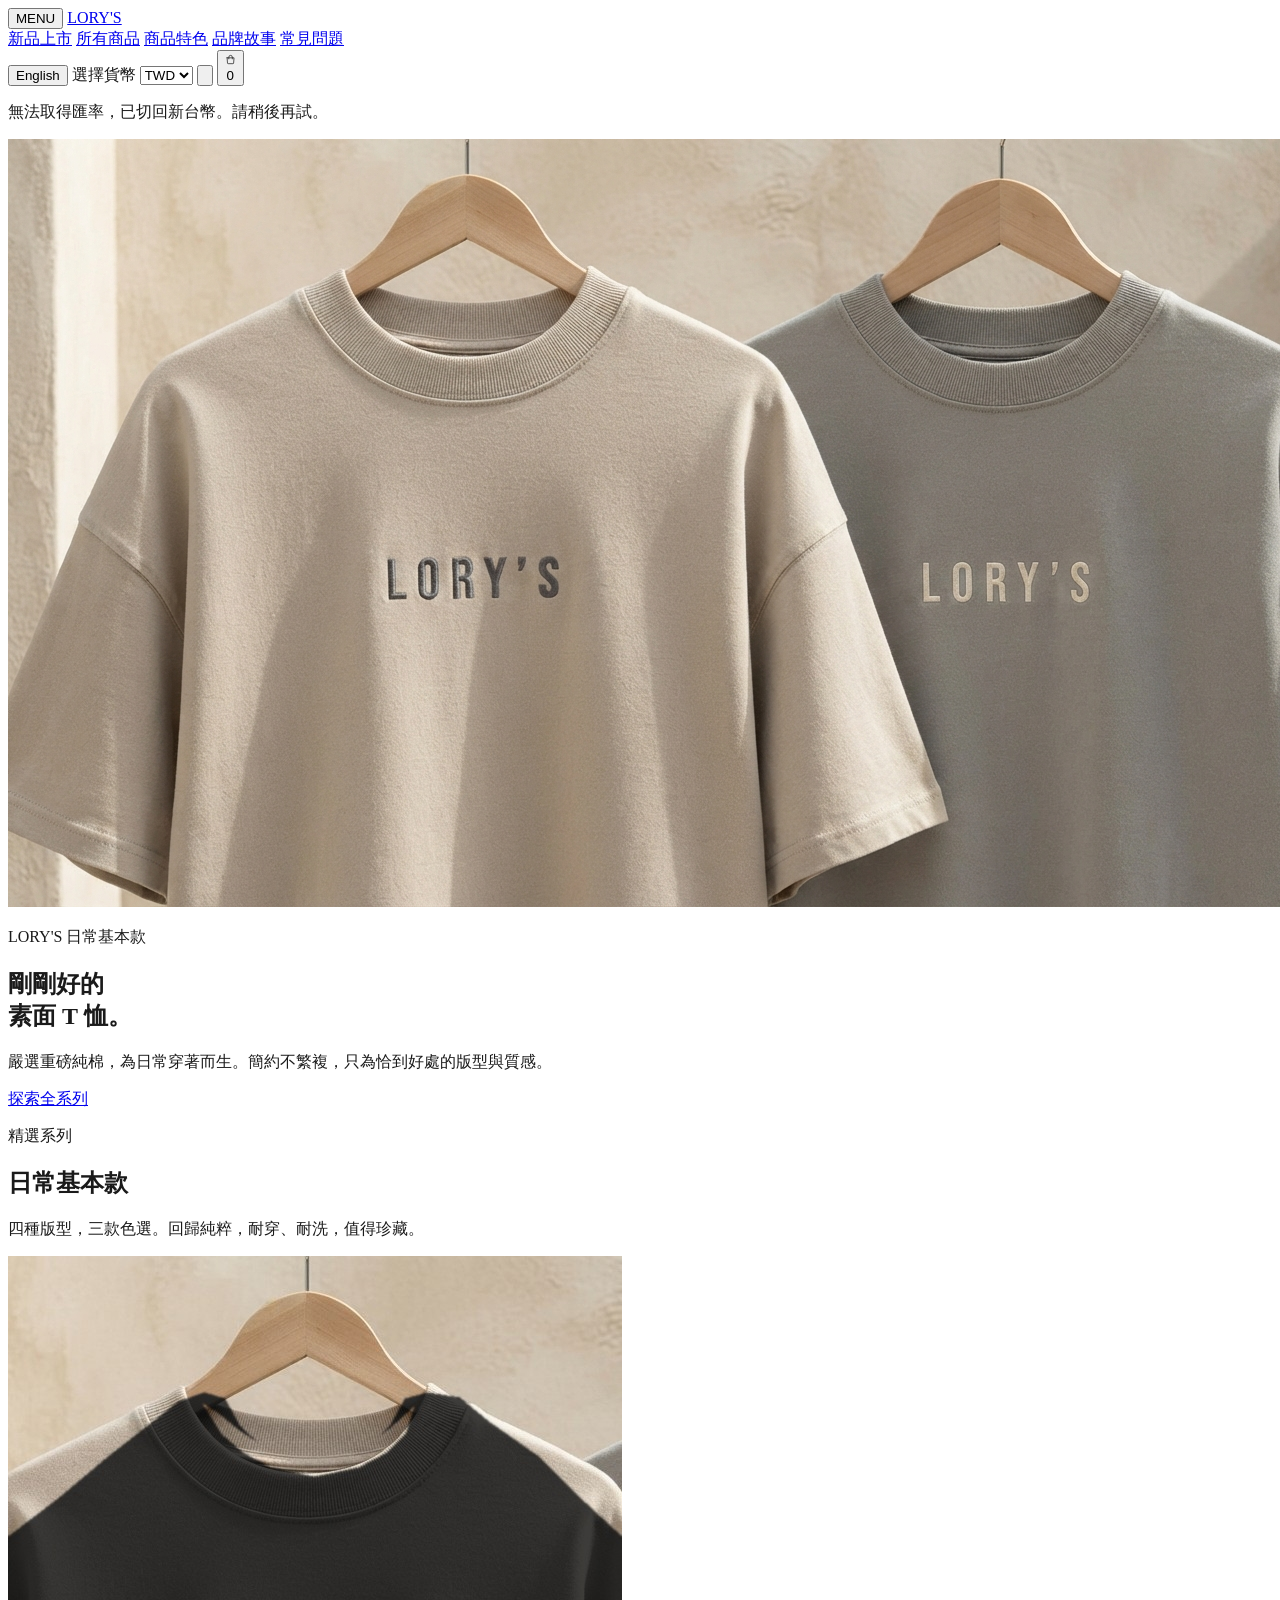
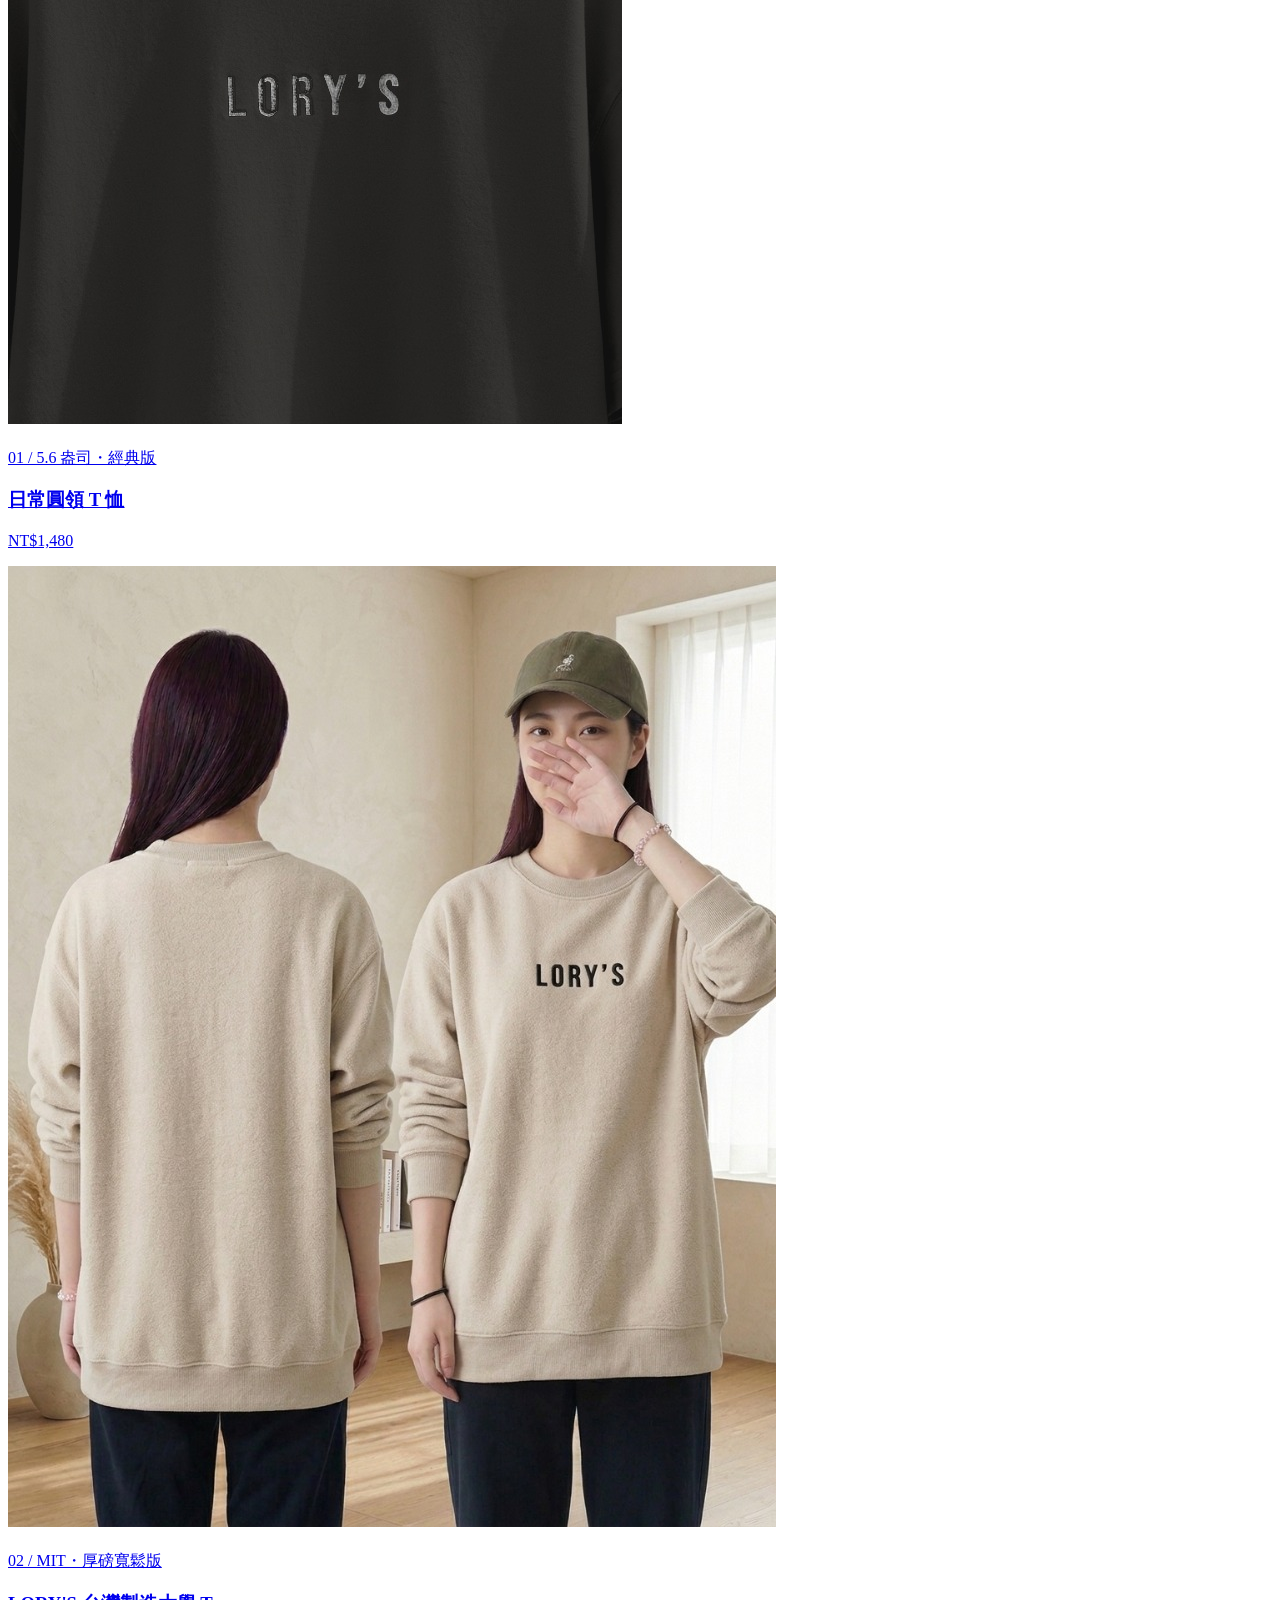
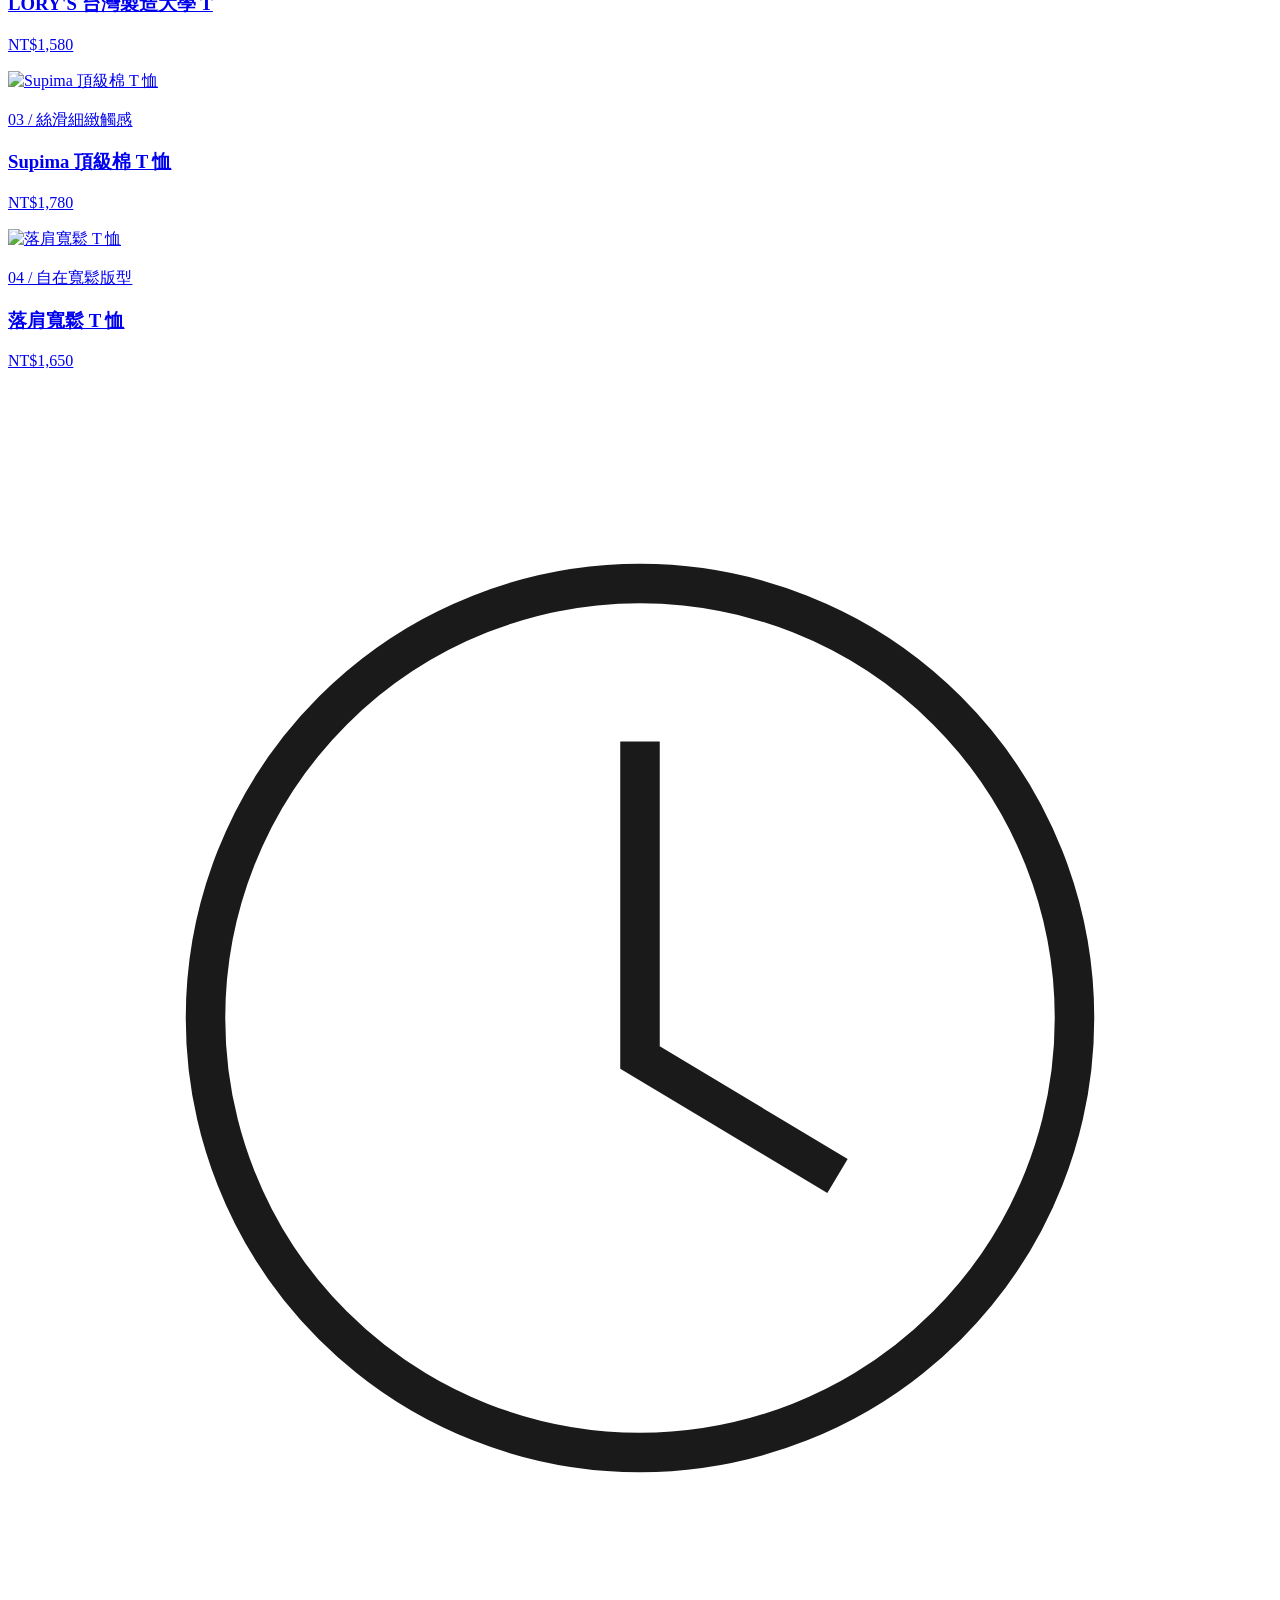
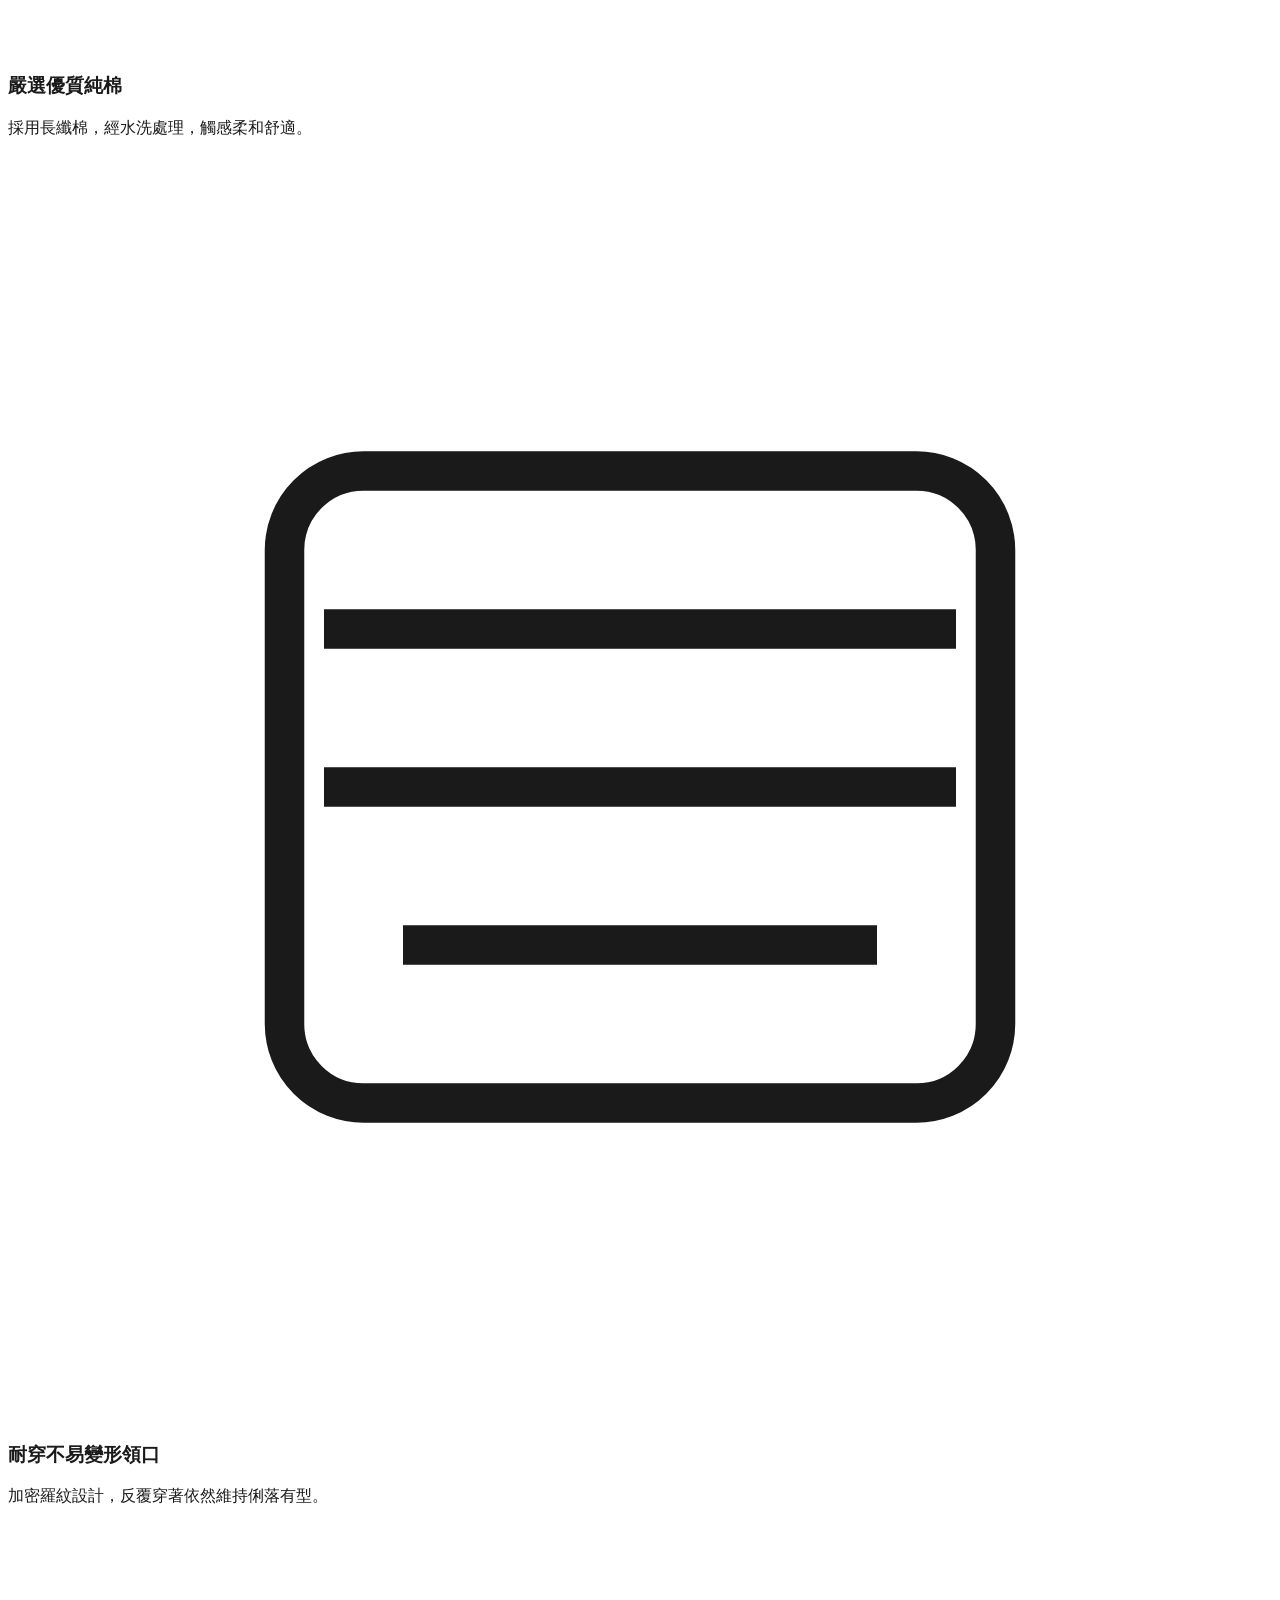
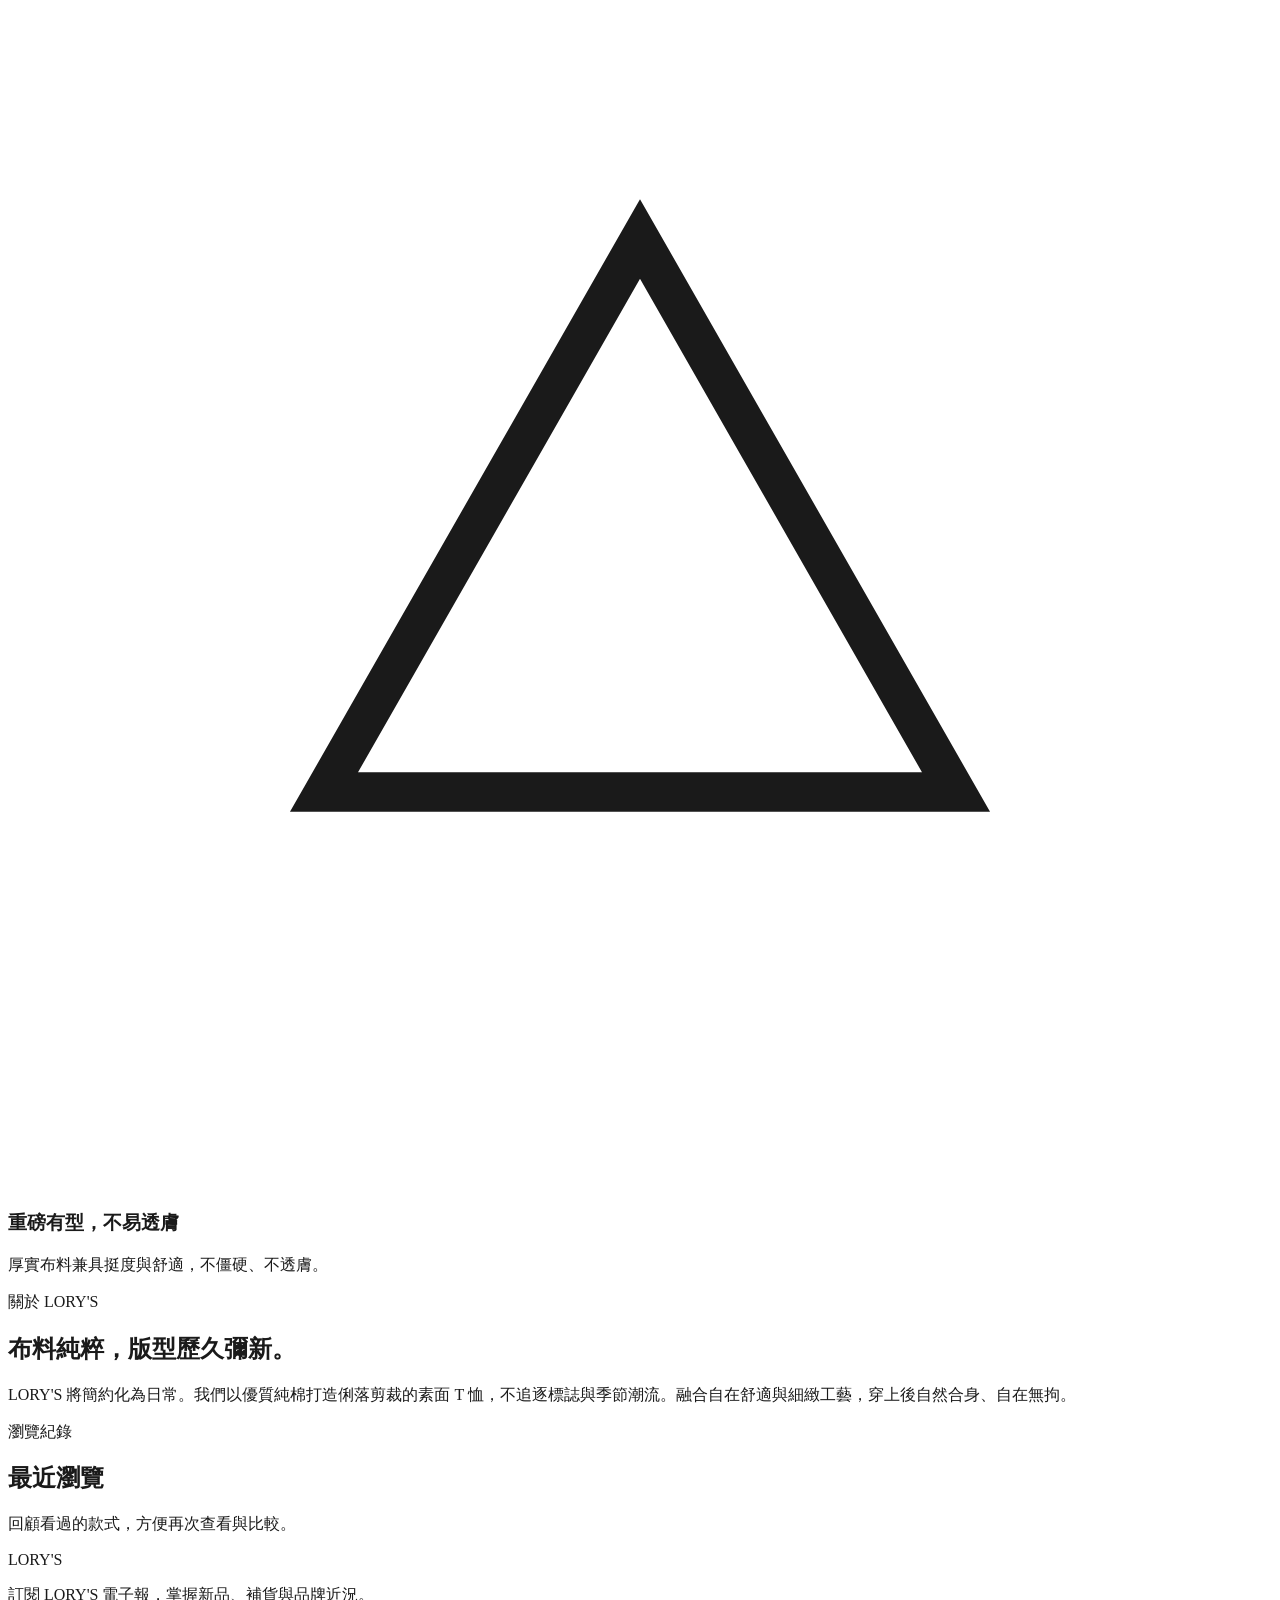
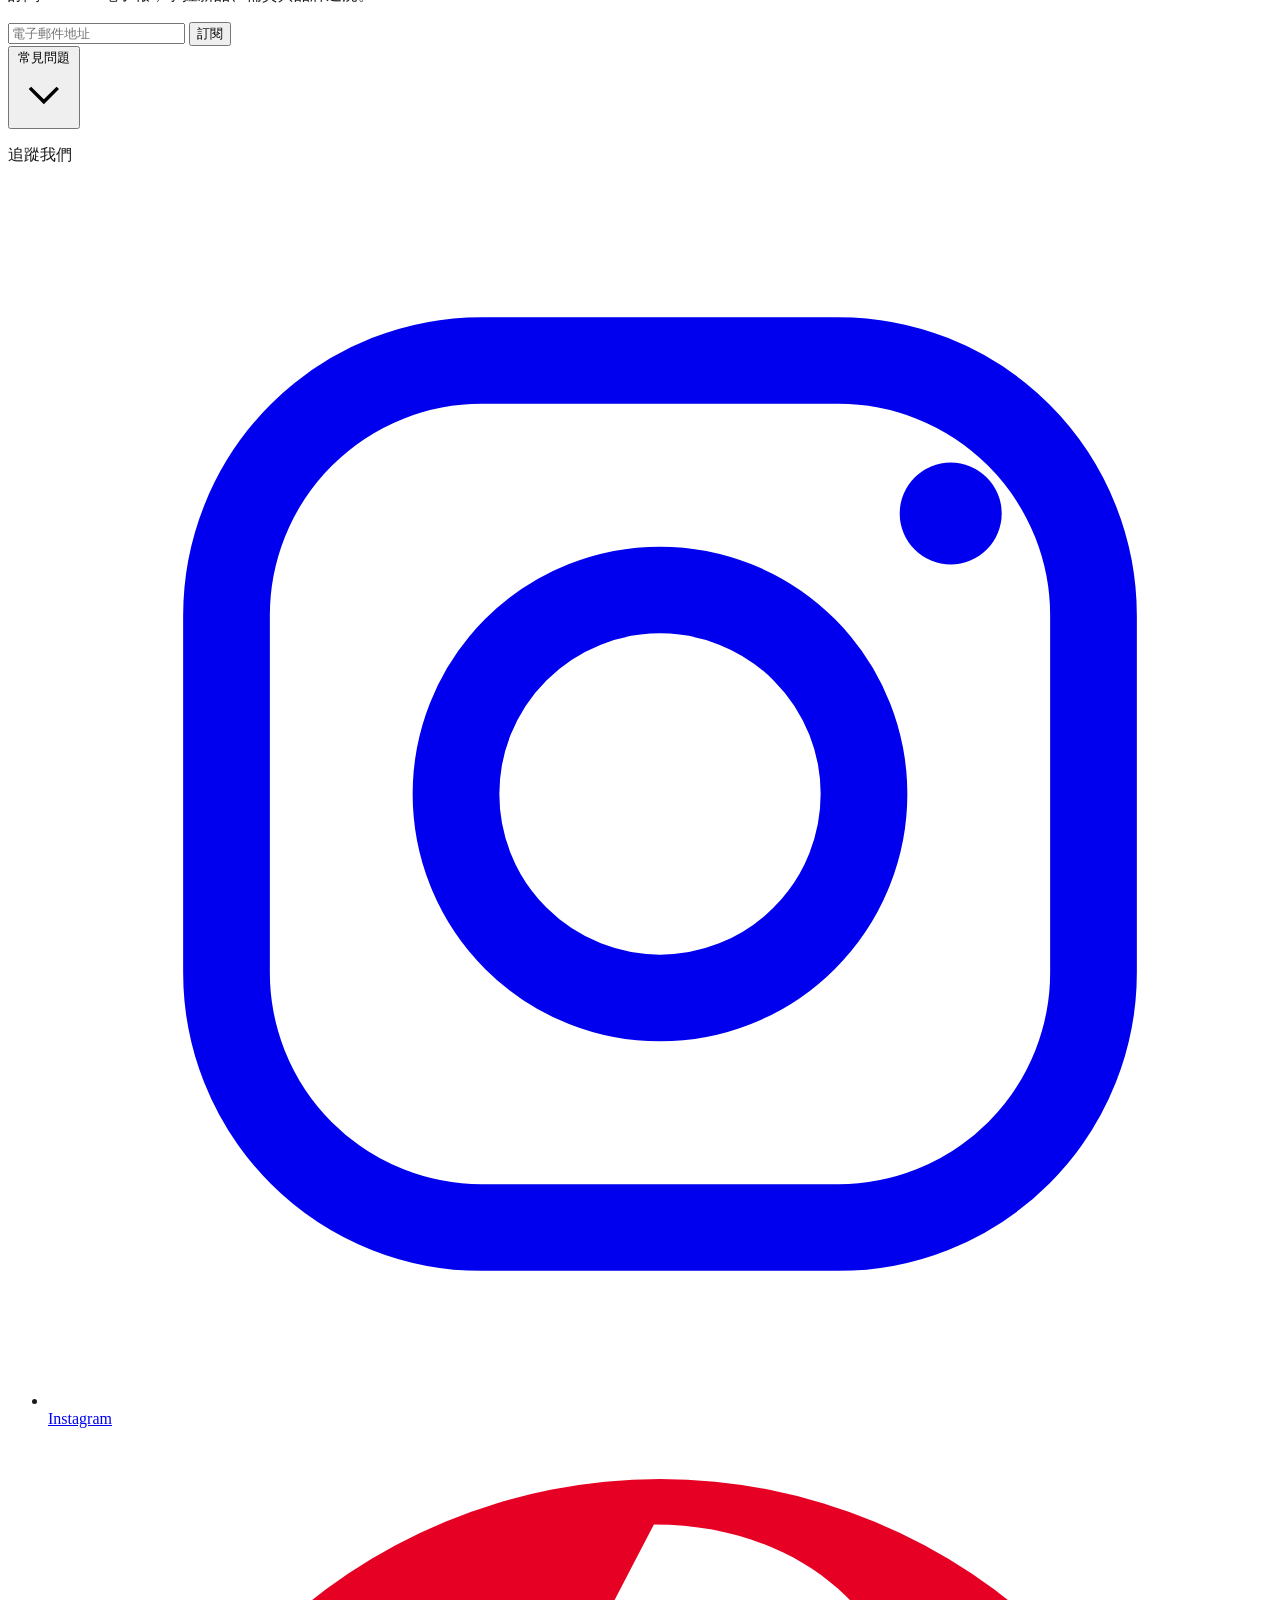
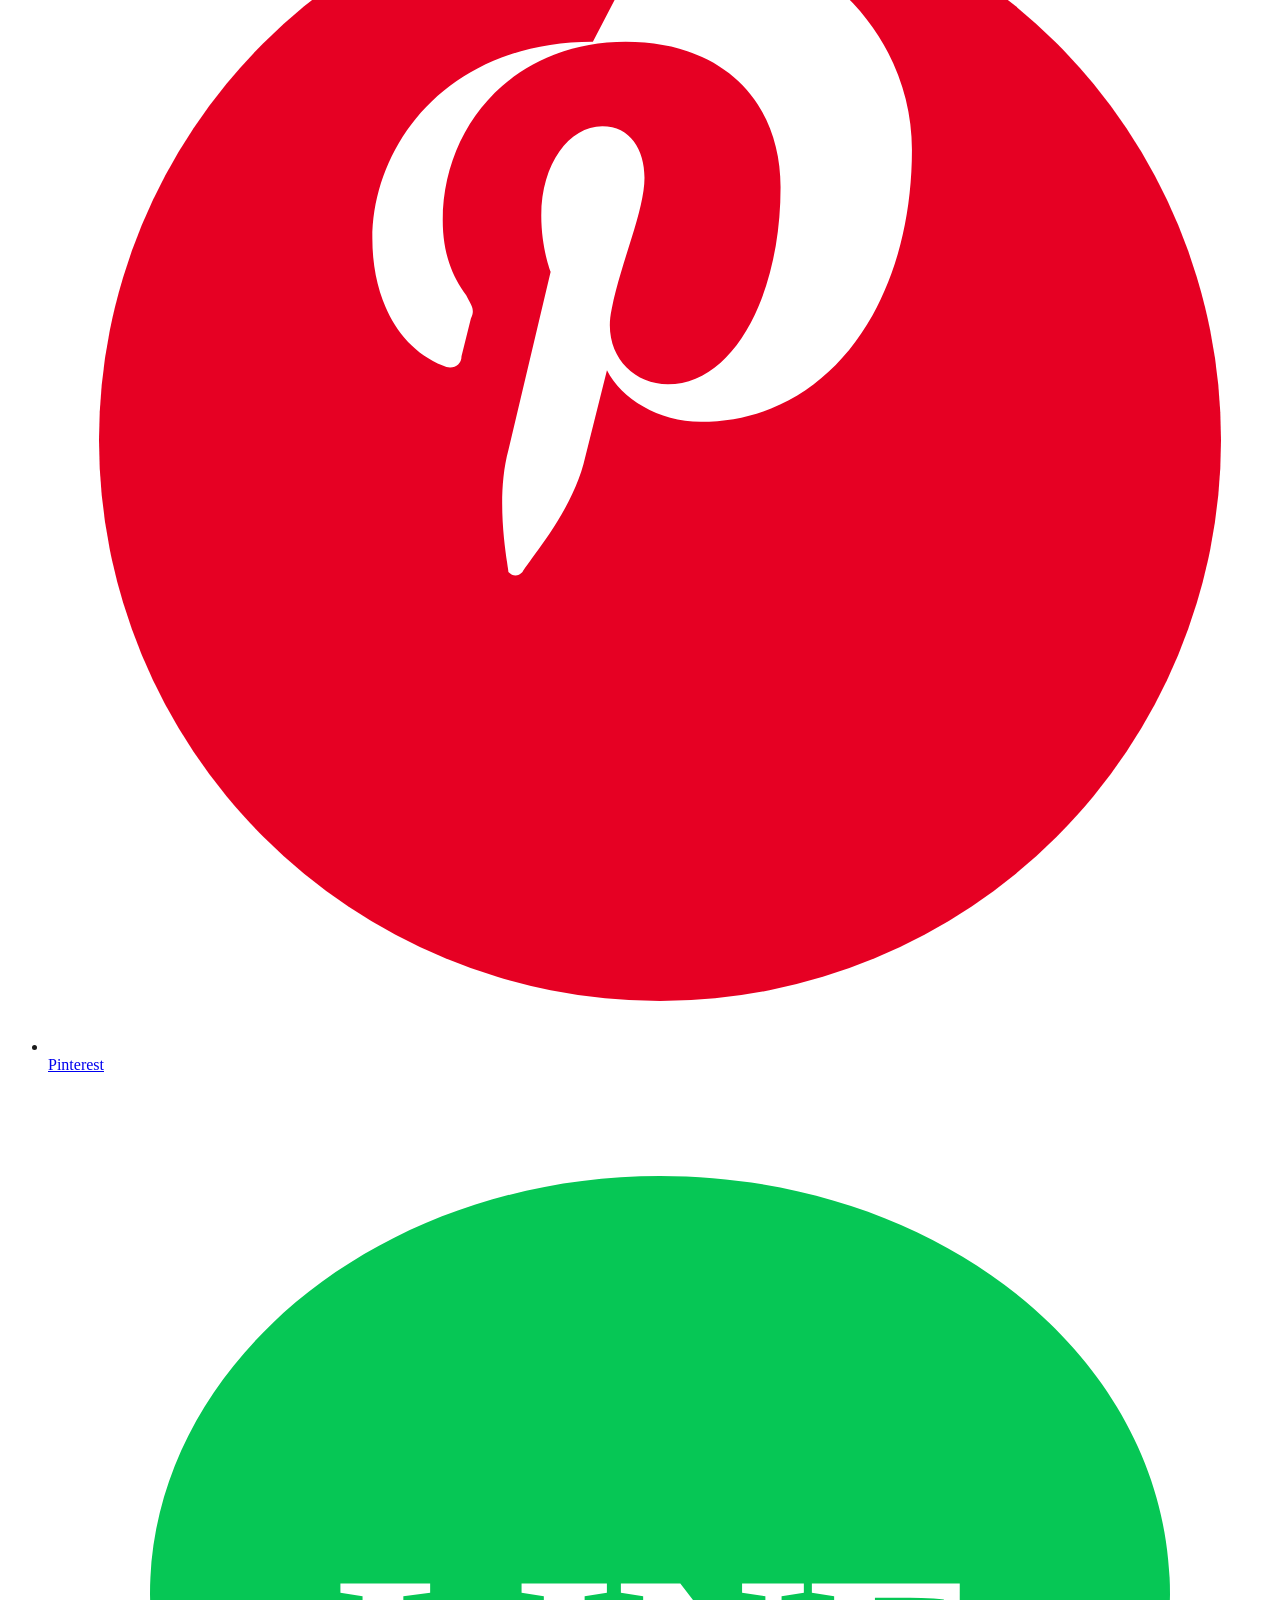
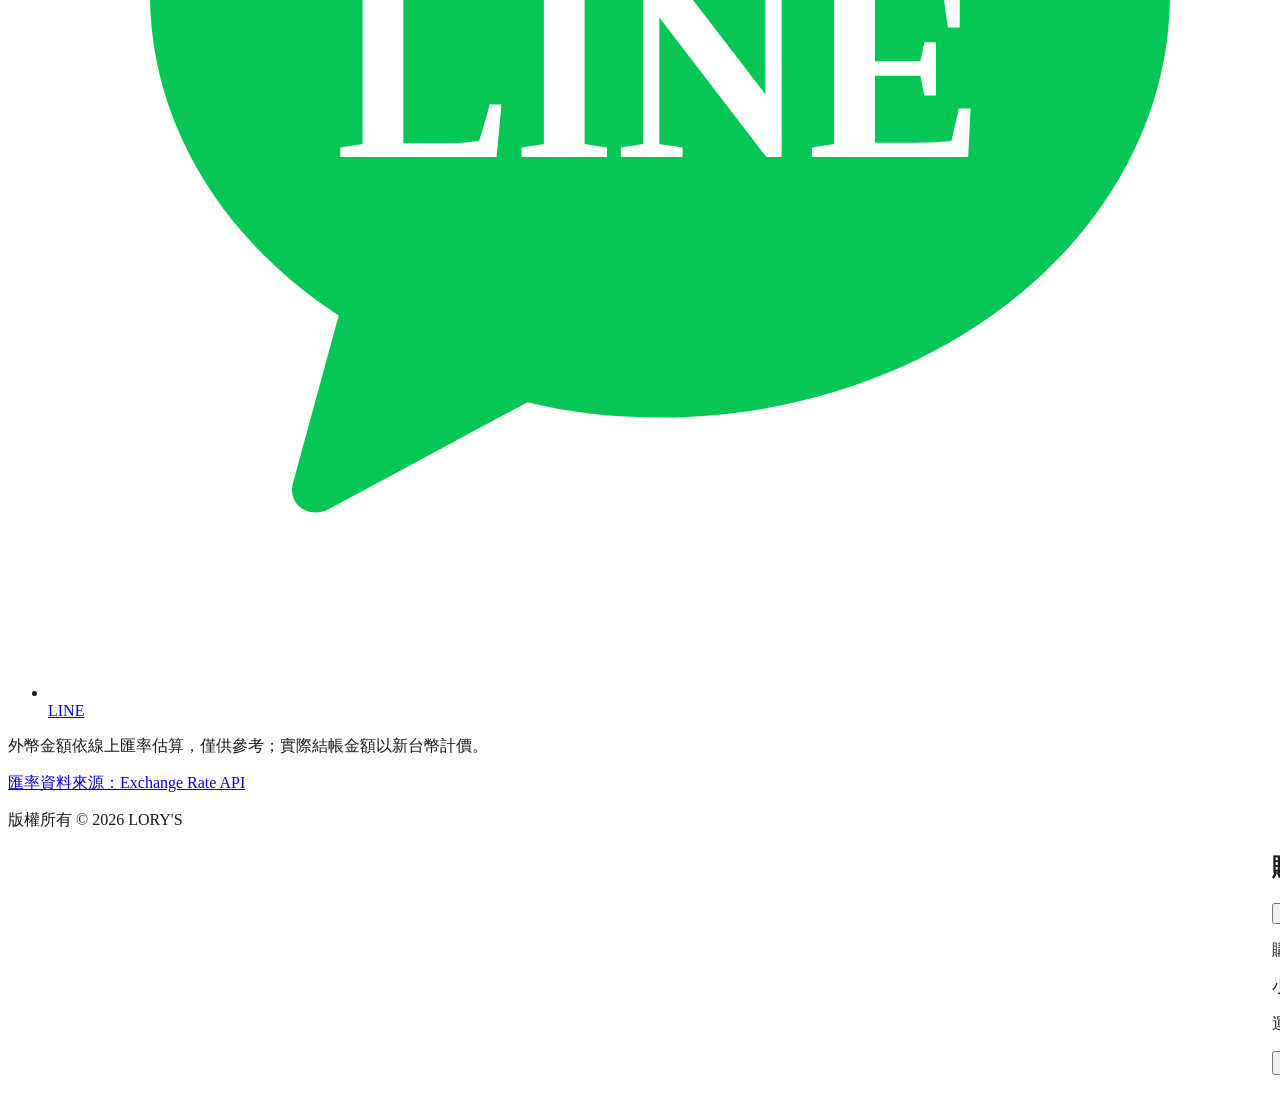
==== commit e8b01e91: "Add files via upload" ====
--- a/index.html
+++ b/index.html
@@ -343,7 +343,7 @@
     </footer>
 
     <script src="js/storefront.js?v=3"></script>
-    <script src="js/data.js?v=8"></script>
+    <script src="js/data.js?v=9"></script>
     <script src="js/cart.js?v=5"></script>
     <script src="js/ui.js?v=5"></script>
     <script src="js/app.js?v=10"></script>
